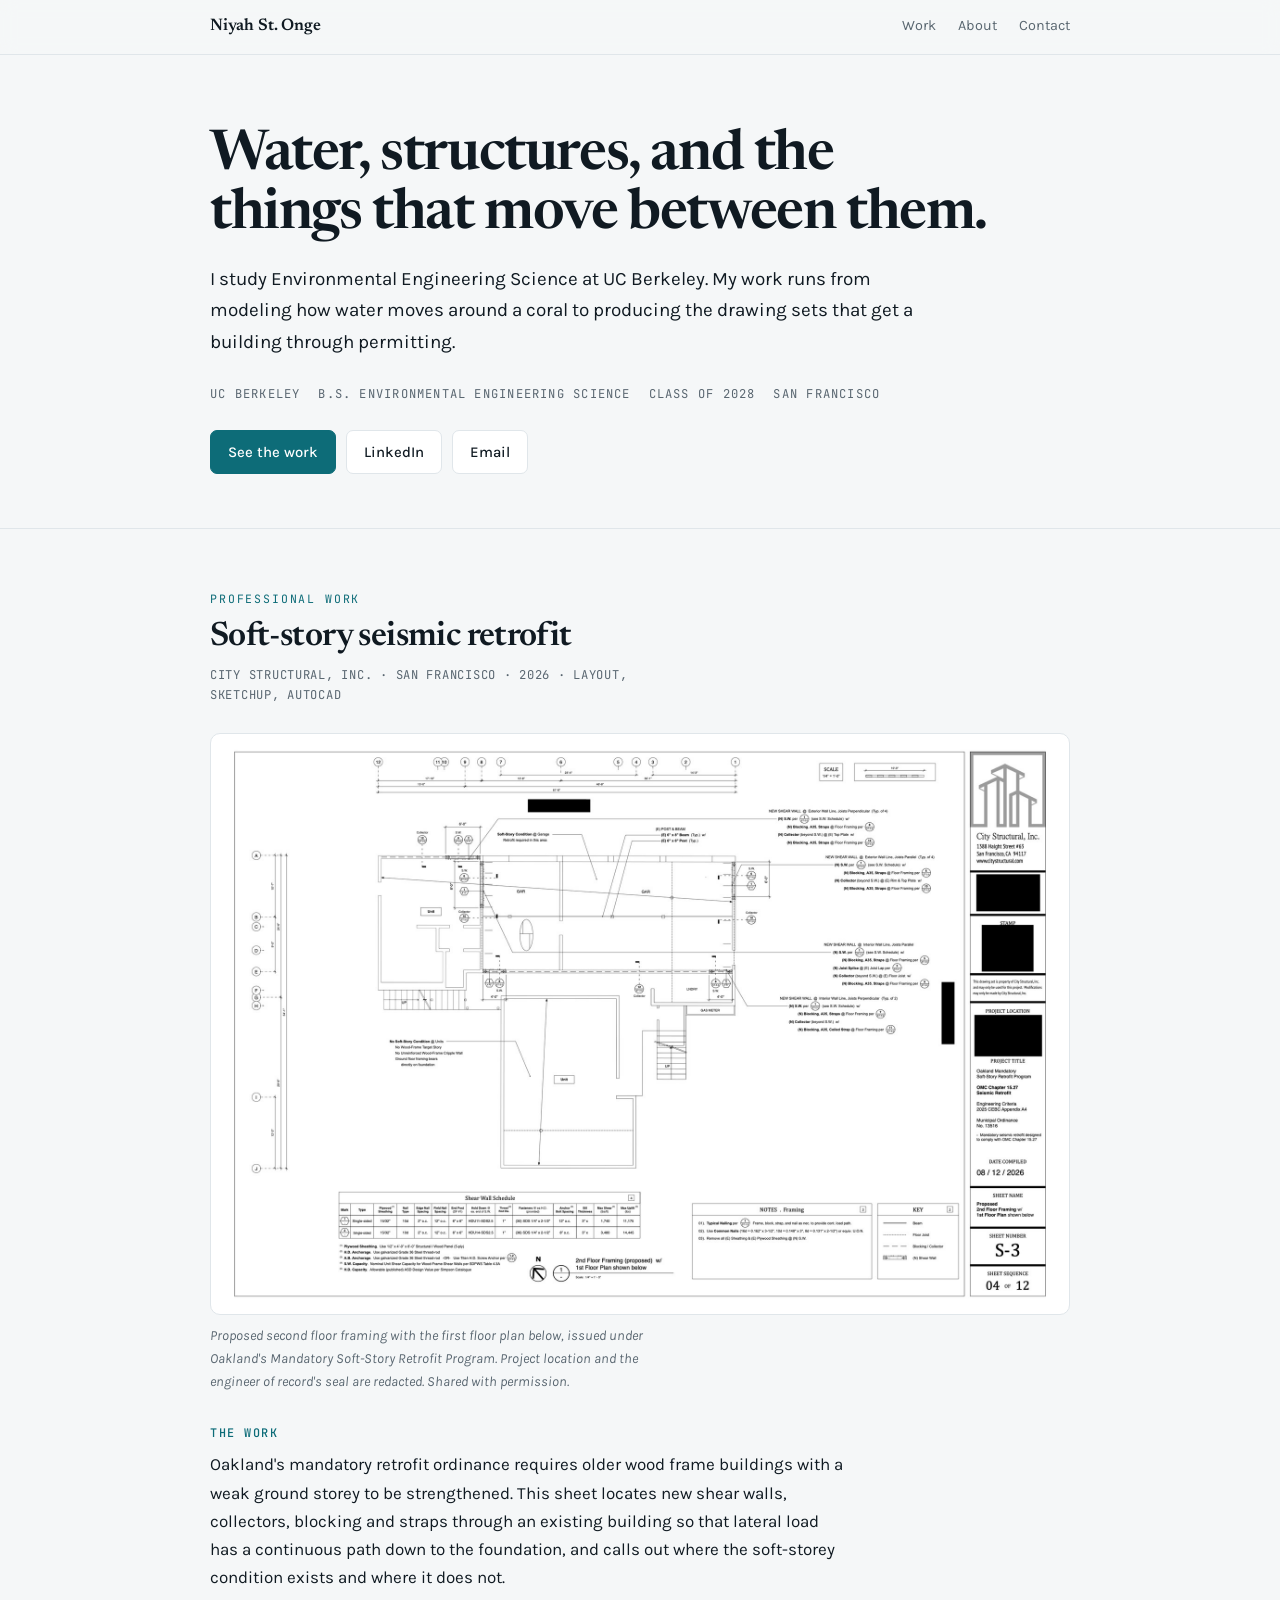
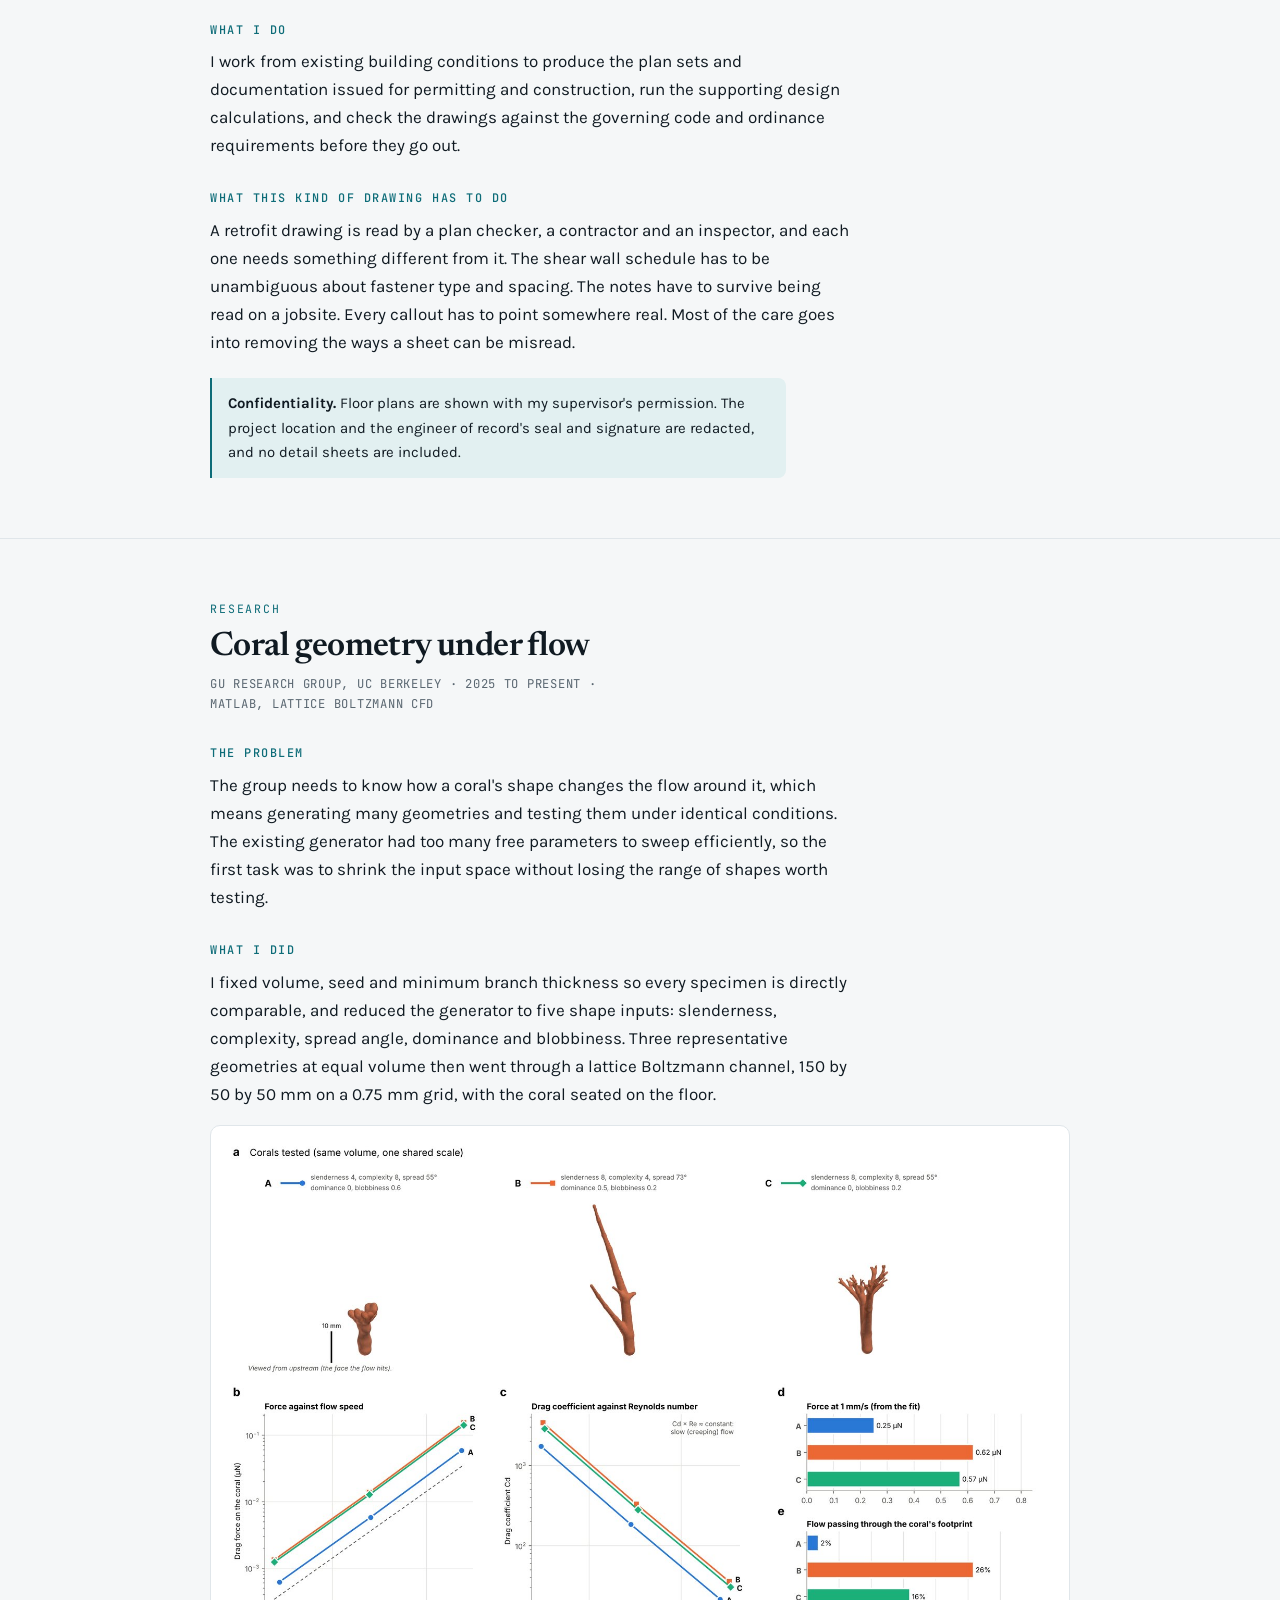
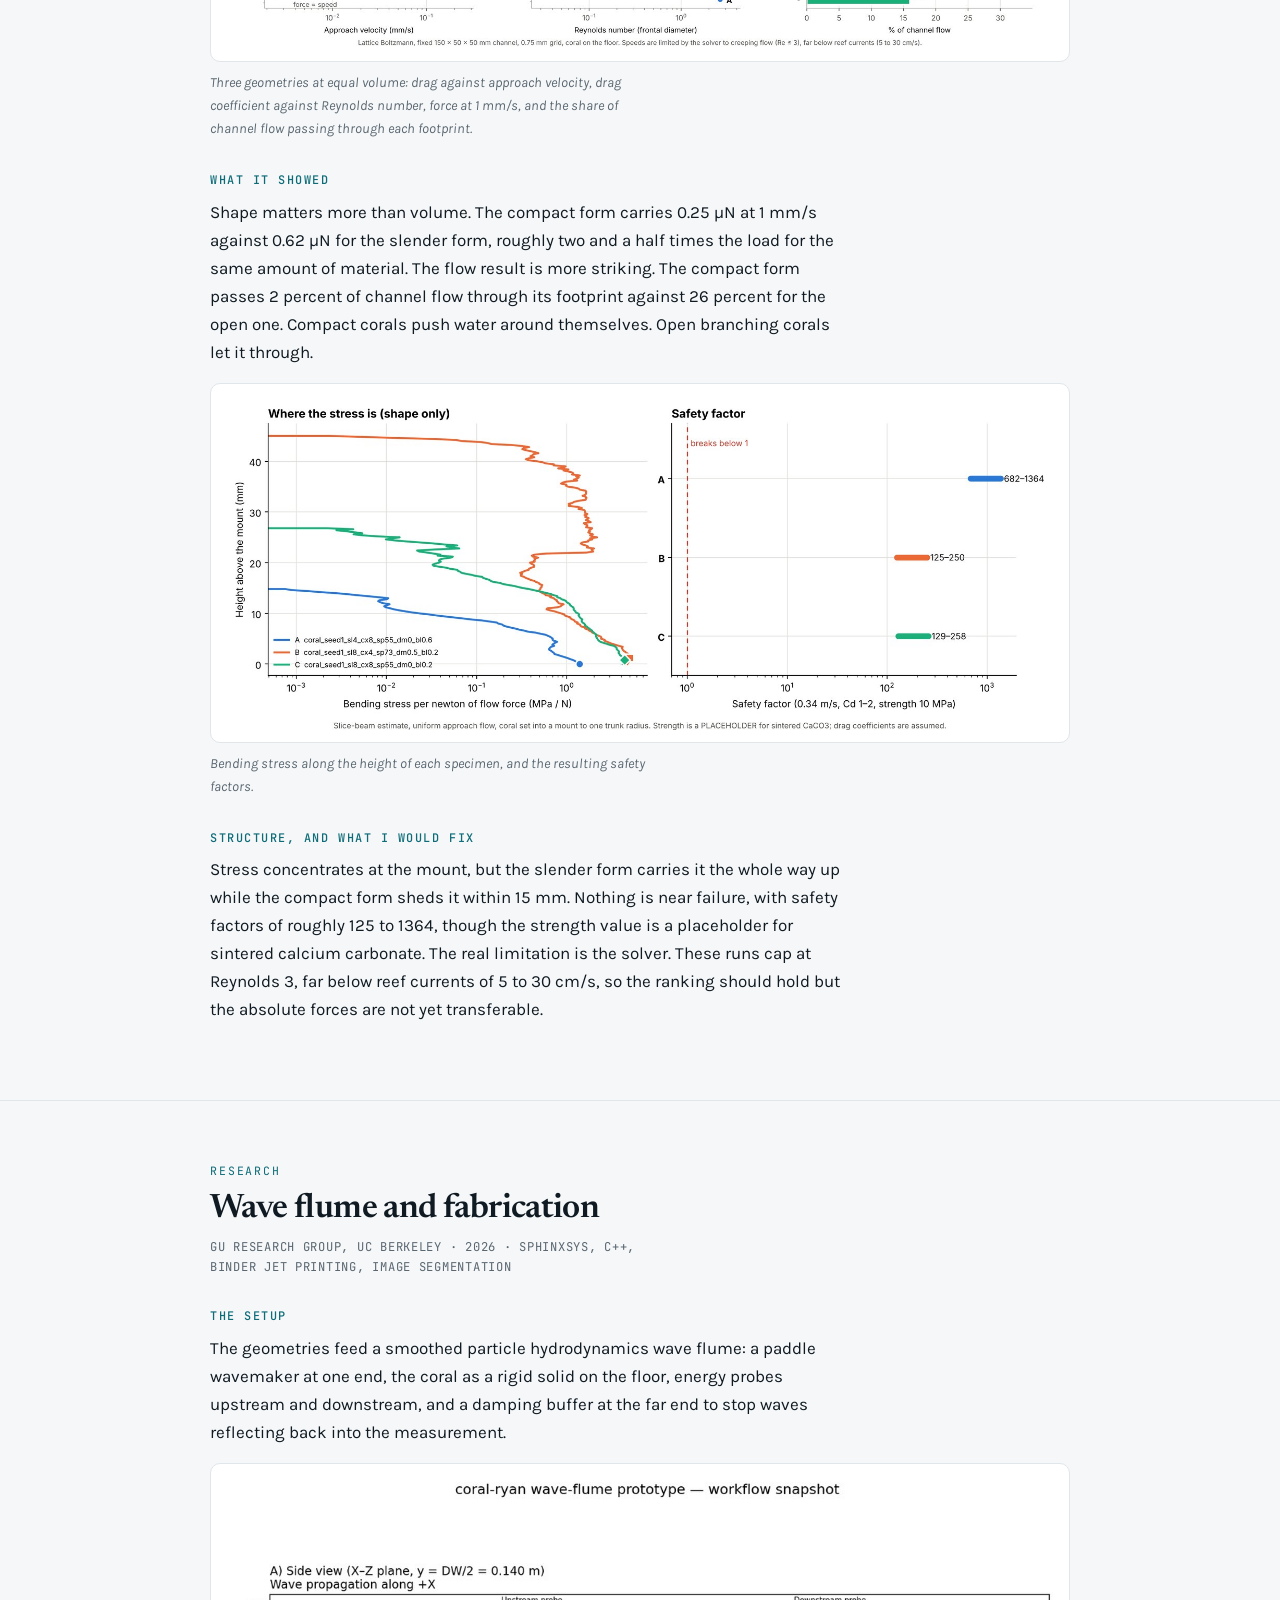
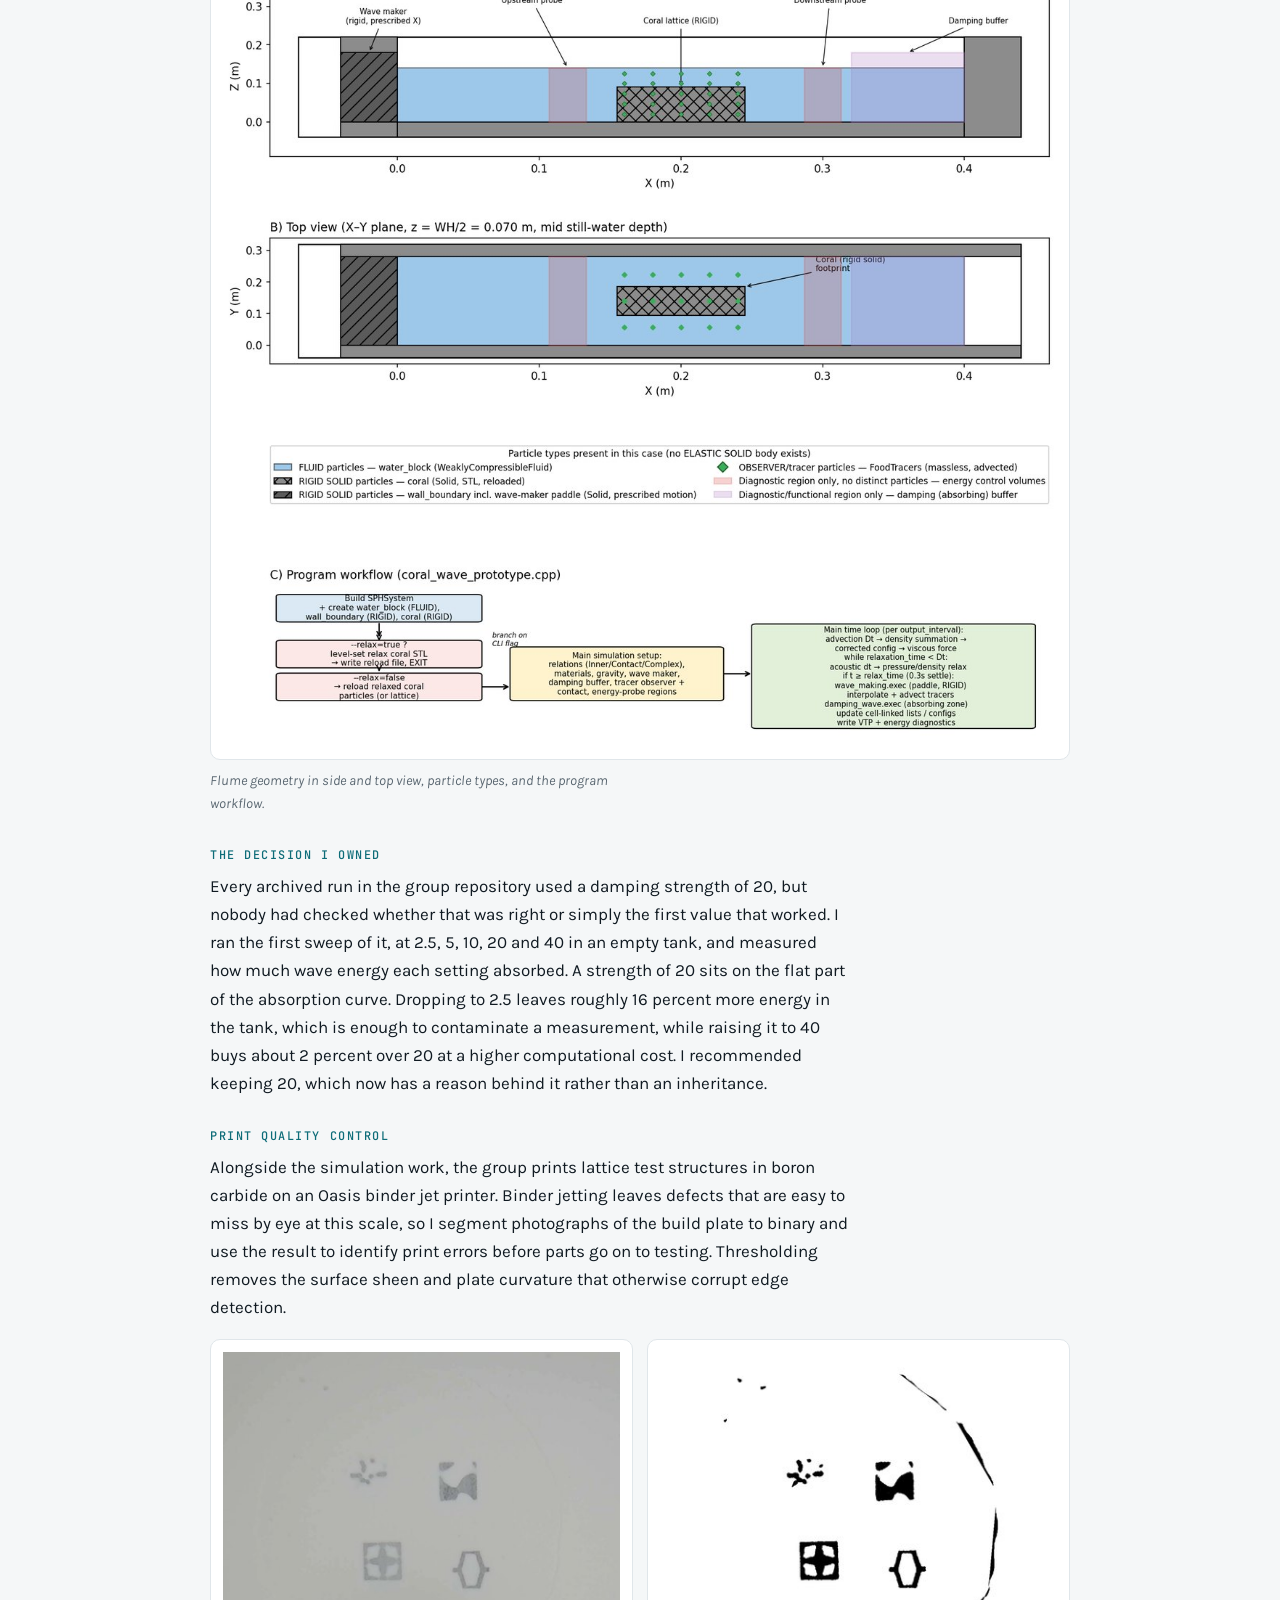
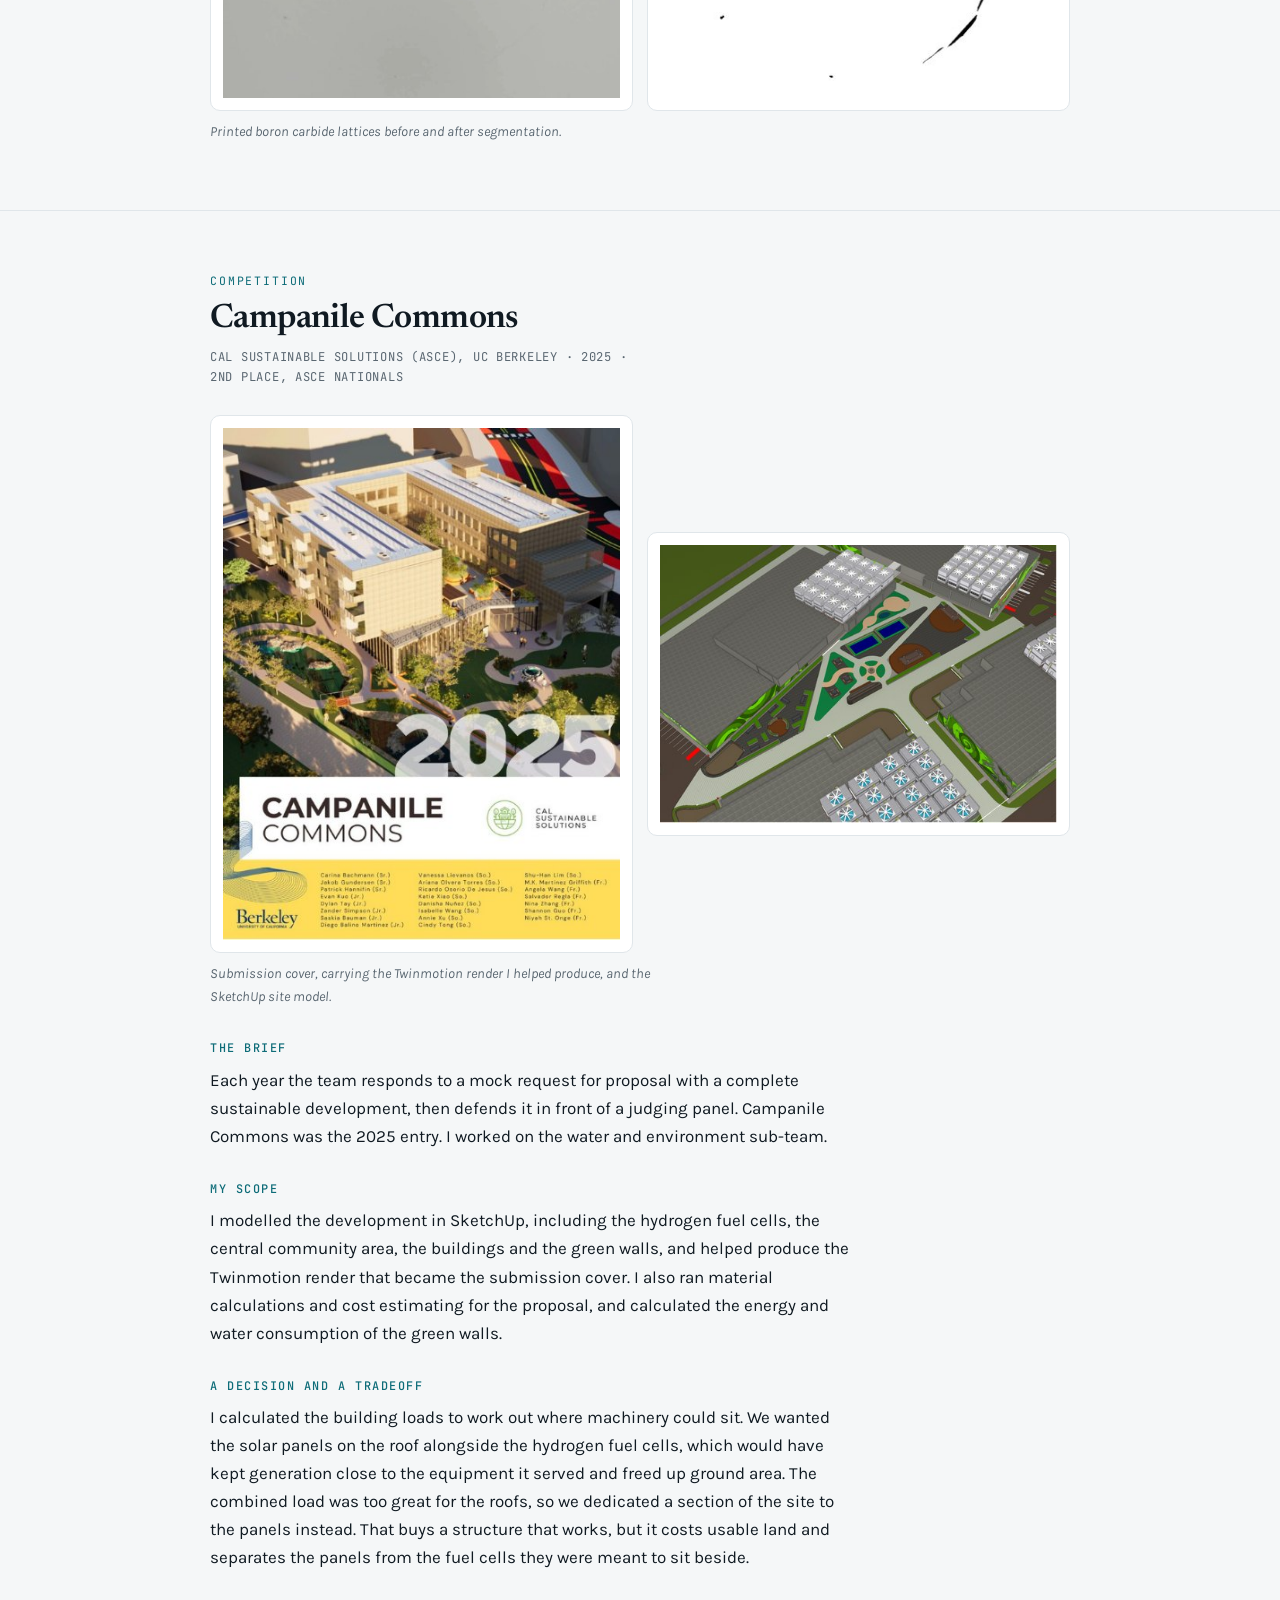
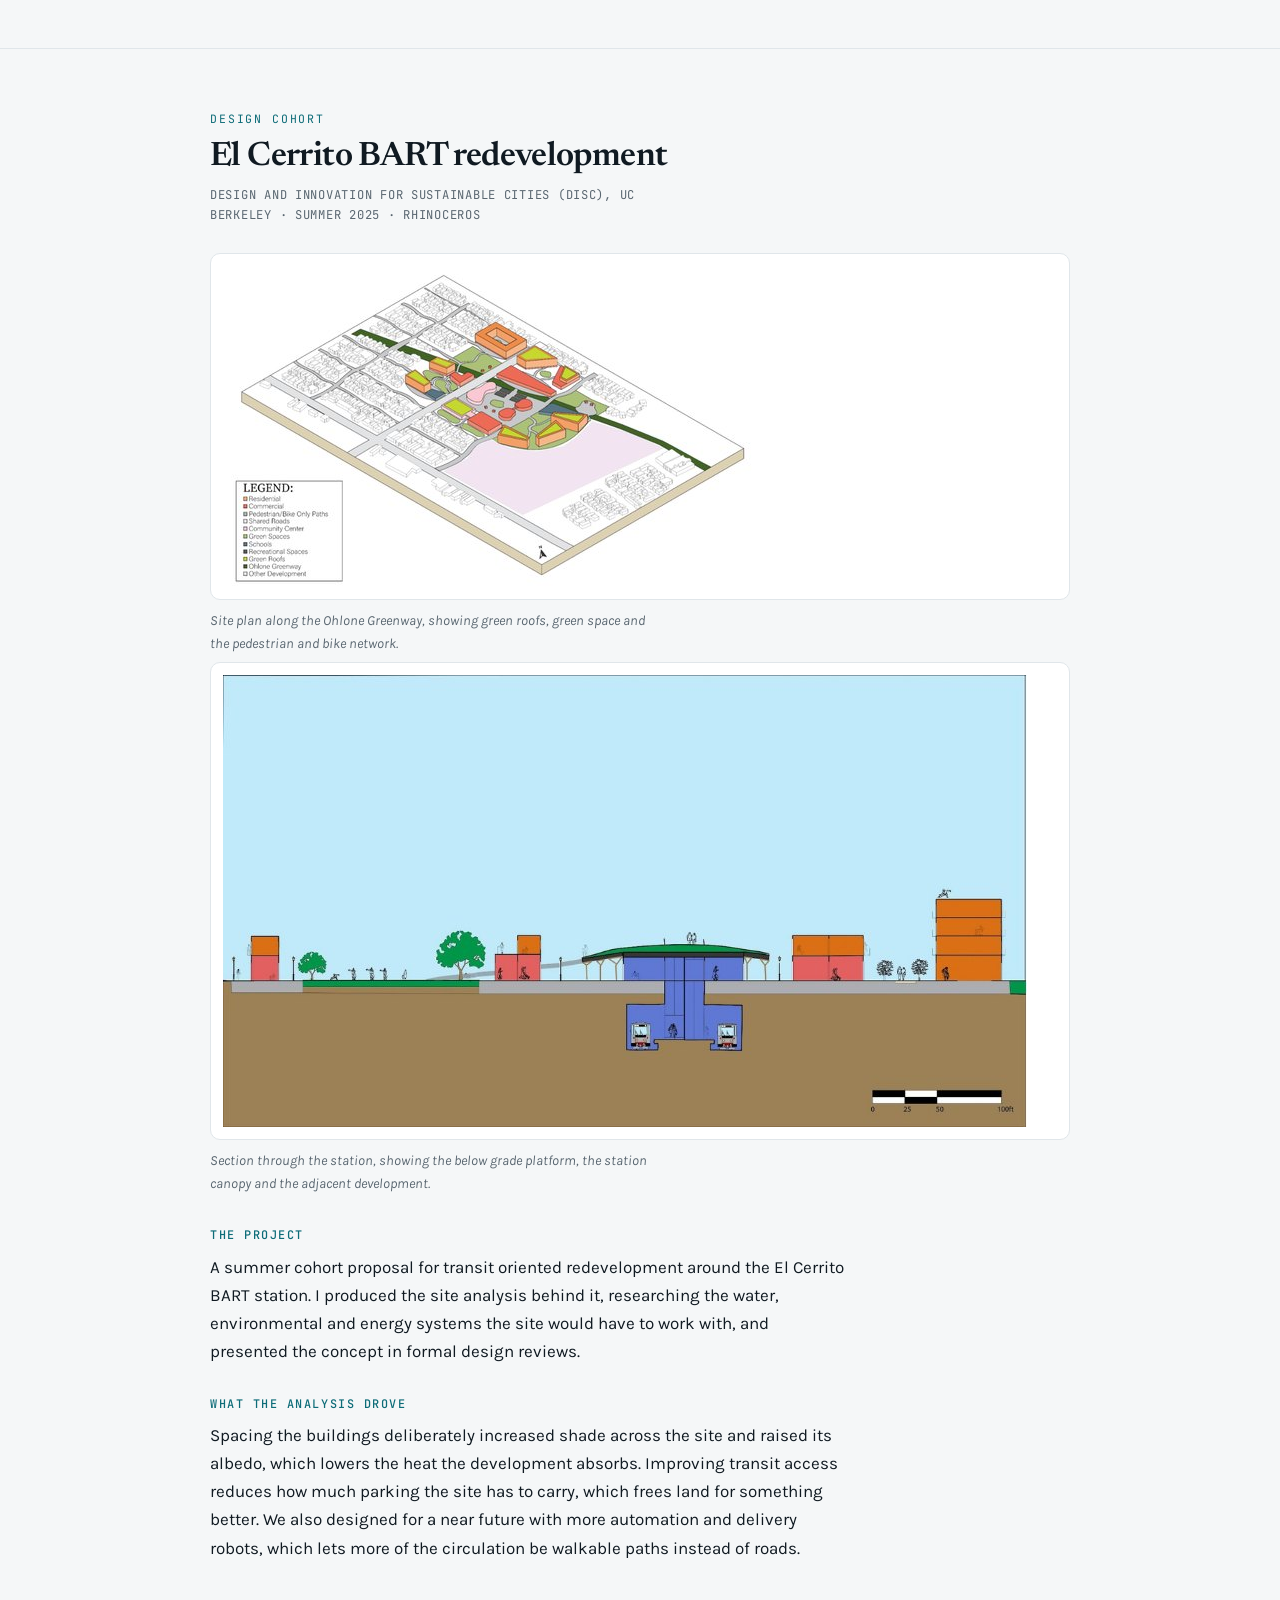
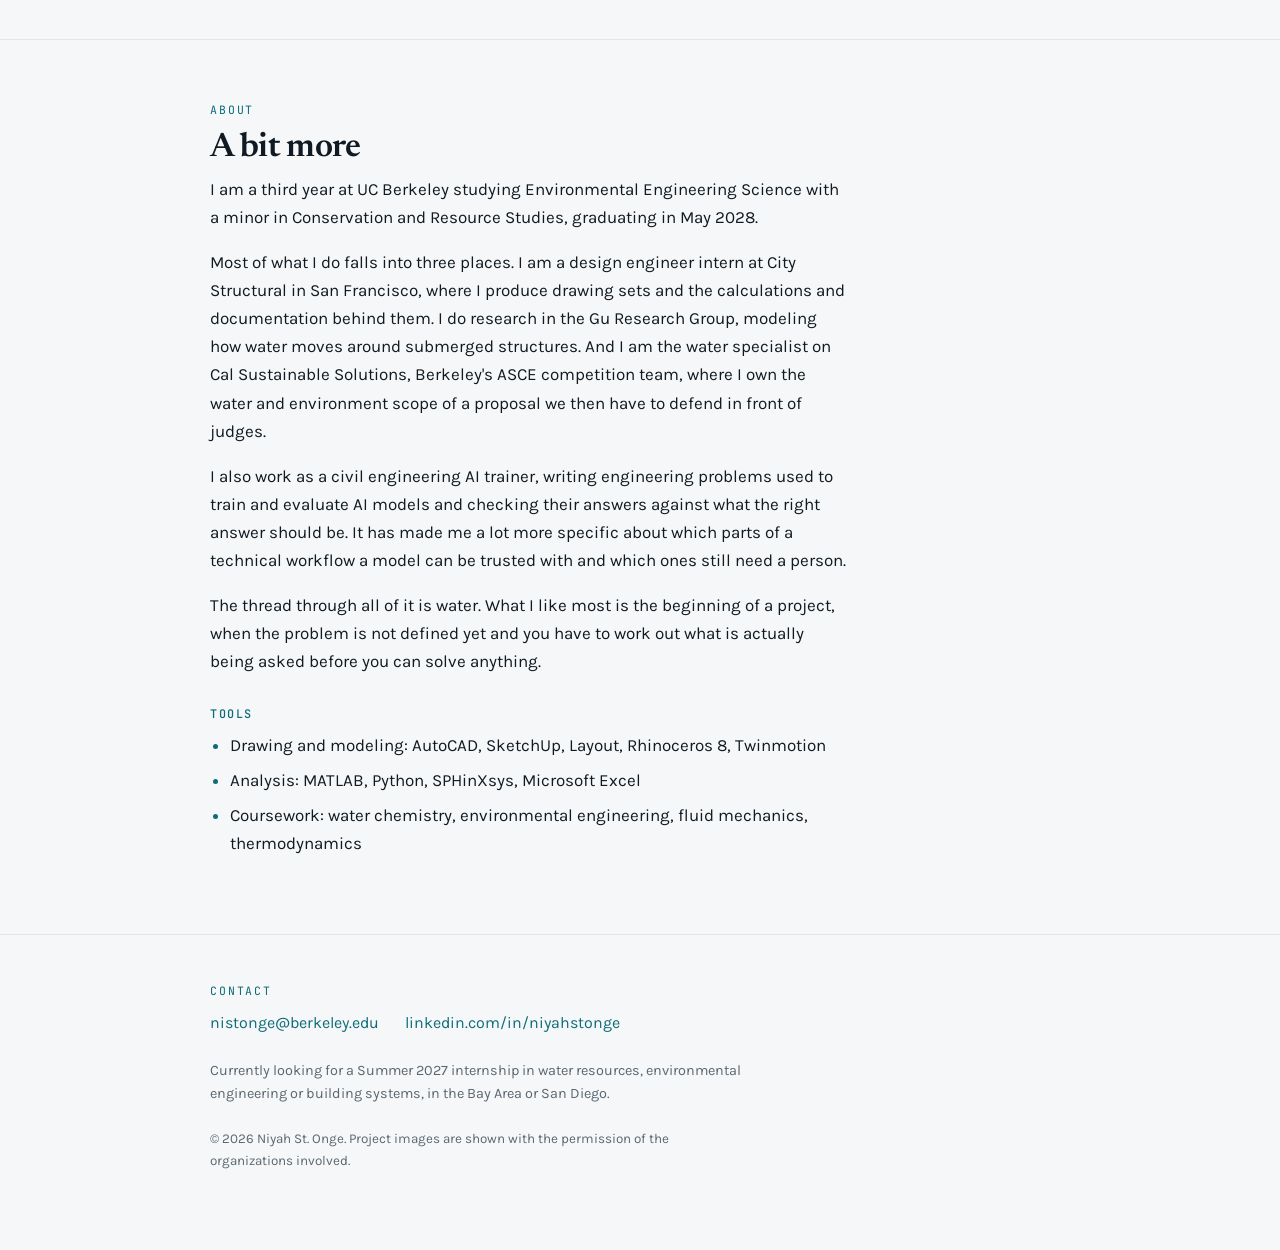
==== index.html @ 4fc1b979 "Add files via upload" ====
<!DOCTYPE html>
<html lang="en">
<head>
<meta charset="utf-8">
<meta name="viewport" content="width=device-width, initial-scale=1">
<title>Niyah St. Onge</title>
<meta name="description" content="Environmental Engineering Science at UC Berkeley. Selected work in water, coastal hydrodynamics and building design.">
<link rel="preconnect" href="https://fonts.googleapis.com">
<link rel="preconnect" href="https://fonts.gstatic.com" crossorigin>
<link rel="stylesheet" href="https://fonts.googleapis.com/css2?family=Newsreader:ital,opsz,wght@0,6..72,400;0,6..72,600;1,6..72,400&family=Karla:wght@400;500;700&family=JetBrains+Mono:wght@400;500&display=swap">
<style>
:root{
  --bg:#F5F7F8; --surface:#FFFFFF; --ink:#101A22; --muted:#5A6771;
  --line:#E0E6EA; --accent:#0D6C78; --accent-soft:#E2F0F1;
  --display:'Newsreader',Georgia,'Times New Roman',serif;
  --body:'Karla','Helvetica Neue',Arial,sans-serif;
  --mono:'JetBrains Mono','SFMono-Regular',Consolas,monospace;
  --measure:64ch;
}
@media (prefers-color-scheme:dark){
  :root{
    --bg:#0C1318; --surface:#131C22; --ink:#E5ECF1; --muted:#95A3AD;
    --line:#223038; --accent:#53B5BF; --accent-soft:#102A2E;
    color-scheme:dark;
  }
}
*{box-sizing:border-box}
html{scroll-behavior:smooth}
@media (prefers-reduced-motion:reduce){html{scroll-behavior:auto}}
body{
  margin:0;background:var(--bg);color:var(--ink);
  font-family:var(--body);font-size:17px;line-height:1.65;
  -webkit-font-smoothing:antialiased;
}
img{max-width:100%;height:auto;display:block}
a{color:var(--accent)}
a:focus-visible,button:focus-visible{outline:2px solid var(--accent);outline-offset:3px}

.wrap{max-width:900px;margin:0 auto;padding-left:max(20px,env(safe-area-inset-left,0px));padding-right:max(20px,env(safe-area-inset-right,0px))}

/* nav */
nav{position:sticky;top:0;z-index:10;background:color-mix(in srgb,var(--bg) 88%,transparent);backdrop-filter:blur(8px);border-bottom:1px solid var(--line)}
nav .wrap{display:flex;flex-wrap:wrap;gap:8px 22px;align-items:baseline;padding-block:13px}
nav .me{font-family:var(--display);font-weight:600;font-size:1.05rem;letter-spacing:-.01em;margin-right:auto}
nav a{font-size:.9rem;text-decoration:none;color:var(--muted)}
nav a:hover{color:var(--accent)}

/* hero */
header.hero{padding-block:72px 54px;border-bottom:1px solid var(--line)}
h1{font-family:var(--display);font-weight:600;font-size:clamp(2.3rem,6vw,3.5rem);line-height:1.05;letter-spacing:-.025em;margin:0 0 20px;text-wrap:balance}
.standfirst{font-size:1.18rem;max-width:var(--measure);margin:0 0 26px;color:var(--ink)}
.standfirst em{font-style:italic;font-family:var(--display)}
.meta{font-family:var(--mono);font-size:.76rem;letter-spacing:.1em;text-transform:uppercase;color:var(--muted);display:flex;flex-wrap:wrap;gap:6px 18px;margin-bottom:26px}
.links{display:flex;flex-wrap:wrap;gap:10px}
.links a{display:inline-block;font-size:.93rem;font-weight:500;text-decoration:none;padding:9px 17px;border-radius:7px;border:1px solid var(--line);background:var(--surface);color:var(--ink)}
.links a.primary{background:var(--accent);border-color:var(--accent);color:#fff}
@media (prefers-color-scheme:dark){.links a.primary{color:#07171A}}
.links a:hover{border-color:var(--accent)}

/* sections */
section{padding-block:60px;border-bottom:1px solid var(--line)}
.kicker{font-family:var(--mono);font-size:.72rem;letter-spacing:.16em;text-transform:uppercase;color:var(--accent);margin:0 0 10px}
h2{font-family:var(--display);font-weight:600;font-size:clamp(1.6rem,3.6vw,2.1rem);line-height:1.15;letter-spacing:-.018em;margin:0 0 8px;text-wrap:balance}
.sub{font-family:var(--mono);font-size:.76rem;letter-spacing:.06em;color:var(--muted);margin:0 0 28px;text-transform:uppercase}
h3{font-family:var(--mono);font-size:.74rem;letter-spacing:.13em;text-transform:uppercase;color:var(--accent);margin:30px 0 7px;font-weight:500}
p{margin:0 0 1em;max-width:var(--measure)}

figure{margin:0 0 6px}
.shot{background:var(--surface);border:1px solid var(--line);border-radius:10px;padding:12px;margin-top:6px}
figcaption{font-size:.87rem;color:var(--muted);margin-top:10px;max-width:var(--measure);font-style:italic}
.pair{display:grid;grid-template-columns:repeat(auto-fit,minmax(230px,1fr));gap:14px;align-items:center}
.pair .shot{margin-top:0}

.note{background:var(--accent-soft);border-left:2px solid var(--accent);border-radius:0 8px 8px 0;padding:13px 16px;font-size:.93rem;margin:22px 0 0;max-width:var(--measure)}
.note p{margin:0;max-width:none}

ul.plain{margin:0 0 1em;padding-left:1.15em;max-width:var(--measure)}
ul.plain li{margin-bottom:.4em}
ul.plain li::marker{color:var(--accent)}

footer{padding-block:46px 64px;font-size:.9rem;color:var(--muted)}
footer p{max-width:var(--measure)}
.contact-row{display:flex;flex-wrap:wrap;gap:8px 26px;margin-bottom:22px;font-size:1rem}
.contact-row a{text-decoration:none}
.contact-row a:hover{text-decoration:underline}
</style>
</head>
<body>

<nav>
  <div class="wrap">
    <span class="me">Niyah St. Onge</span>
    <a href="#work">Work</a>
    <a href="#about">About</a>
    <a href="#contact">Contact</a>
  </div>
</nav>

<header class="hero">
  <div class="wrap">
    <h1>Water, structures, and the things that move between them.</h1>
    <p class="standfirst">I study Environmental Engineering Science at UC Berkeley. My work runs from modeling how water moves around a coral to producing the drawing sets that get a building through permitting.</p>
    <div class="meta">
      <span>UC Berkeley</span><span>B.S. Environmental Engineering Science</span><span>Class of 2028</span><span>San Francisco</span>
    </div>
    <div class="links">
      <a class="primary" href="#work">See the work</a>
      <a href="https://www.linkedin.com/in/niyahstonge">LinkedIn</a>
      <a href="mailto:nistonge@berkeley.edu">Email</a>
    </div>
  </div>
</header>

<main id="work">

<!-- ============================================ CITY STRUCTURAL -->
<section id="retrofit">
  <div class="wrap">
    <p class="kicker">Professional work</p>
    <h2>Soft-story seismic retrofit</h2>
    <p class="sub">City Structural, Inc. &middot; San Francisco &middot; 2026 &middot; Layout, SketchUp, AutoCAD</p>

    <figure>
      <div class="shot"><img src="assets/city-structural-plan.jpg" alt="Proposed second floor framing plan with first floor plan below, from a soft-story seismic retrofit drawing set" loading="lazy" width="1800" height="1200"></div>
      <figcaption>Proposed second floor framing with the first floor plan below, issued under Oakland's Mandatory Soft-Story Retrofit Program. Project location and the engineer of record's seal are redacted. Shared with permission.</figcaption>
    </figure>

    <h3>The work</h3>
    <p>Oakland's mandatory retrofit ordinance requires older wood frame buildings with a weak ground storey to be strengthened. This sheet locates new shear walls, collectors, blocking and straps through an existing building so that lateral load has a continuous path down to the foundation, and calls out where the soft-storey condition exists and where it does not.</p>

    <h3>What I do</h3>
    <p>I work from existing building conditions to produce the plan sets and documentation issued for permitting and construction, run the supporting design calculations, and check the drawings against the governing code and ordinance requirements before they go out.</p>

    <h3>What this kind of drawing has to do</h3>
    <p>A retrofit drawing is read by a plan checker, a contractor and an inspector, and each one needs something different from it. The shear wall schedule has to be unambiguous about fastener type and spacing. The notes have to survive being read on a jobsite. Every callout has to point somewhere real. Most of the care goes into removing the ways a sheet can be misread.</p>

    <div class="note"><p><strong>Confidentiality.</strong> Floor plans are shown with my supervisor's permission. The project location and the engineer of record's seal and signature are redacted, and no detail sheets are included.</p></div>
  </div>
</section>

<!-- ============================================ CORAL -->
<section id="coral">
  <div class="wrap">
    <p class="kicker">Research</p>
    <h2>Coral geometry under flow</h2>
    <p class="sub">Gu Research Group, UC Berkeley &middot; 2025 to present &middot; MATLAB, lattice Boltzmann CFD</p>

    <h3>The problem</h3>
    <p>The group needs to know how a coral's shape changes the flow around it, which means generating many geometries and testing them under identical conditions. The existing generator had too many free parameters to sweep efficiently, so the first task was to shrink the input space without losing the range of shapes worth testing.</p>

    <h3>What I did</h3>
    <p>I fixed volume, seed and minimum branch thickness so every specimen is directly comparable, and reduced the generator to five shape inputs: slenderness, complexity, spread angle, dominance and blobbiness. Three representative geometries at equal volume then went through a lattice Boltzmann channel, 150 by 50 by 50 mm on a 0.75 mm grid, with the coral seated on the floor.</p>

    <figure>
      <div class="shot"><img src="assets/coral-drag.jpg" alt="Four plots comparing three coral geometries: drag against approach velocity, drag coefficient against Reynolds number, force at 1 mm per second, and share of channel flow through each footprint" loading="lazy" width="1600" height="981"></div>
      <figcaption>Three geometries at equal volume: drag against approach velocity, drag coefficient against Reynolds number, force at 1 mm/s, and the share of channel flow passing through each footprint.</figcaption>
    </figure>

    <h3>What it showed</h3>
    <p>Shape matters more than volume. The compact form carries 0.25 &micro;N at 1 mm/s against 0.62 &micro;N for the slender form, roughly two and a half times the load for the same amount of material. The flow result is more striking. The compact form passes 2 percent of channel flow through its footprint against 26 percent for the open one. Compact corals push water around themselves. Open branching corals let it through.</p>

    <figure>
      <div class="shot"><img src="assets/coral-stress.jpg" alt="Bending stress along the height of each coral specimen and the resulting safety factors" loading="lazy" width="1600" height="640"></div>
      <figcaption>Bending stress along the height of each specimen, and the resulting safety factors.</figcaption>
    </figure>

    <h3>Structure, and what I would fix</h3>
    <p>Stress concentrates at the mount, but the slender form carries it the whole way up while the compact form sheds it within 15 mm. Nothing is near failure, with safety factors of roughly 125 to 1364, though the strength value is a placeholder for sintered calcium carbonate. The real limitation is the solver. These runs cap at Reynolds 3, far below reef currents of 5 to 30 cm/s, so the ranking should hold but the absolute forces are not yet transferable.</p>
  </div>
</section>

<!-- ============================================ FLUME -->
<section id="flume">
  <div class="wrap">
    <p class="kicker">Research</p>
    <h2>Wave flume and fabrication</h2>
    <p class="sub">Gu Research Group, UC Berkeley &middot; 2026 &middot; SPHinXsys, C++, binder jet printing, image segmentation</p>

    <h3>The setup</h3>
    <p>The geometries feed a smoothed particle hydrodynamics wave flume: a paddle wavemaker at one end, the coral as a rigid solid on the floor, energy probes upstream and downstream, and a damping buffer at the far end to stop waves reflecting back into the measurement.</p>

    <figure>
      <div class="shot"><img src="assets/wave-flume.jpg" alt="Wave flume geometry in side and top view with particle types and the program workflow" loading="lazy" width="1149" height="1200"></div>
      <figcaption>Flume geometry in side and top view, particle types, and the program workflow.</figcaption>
    </figure>

    <h3>The decision I owned</h3>
    <p>Every archived run in the group repository used a damping strength of 20, but nobody had checked whether that was right or simply the first value that worked. I ran the first sweep of it, at 2.5, 5, 10, 20 and 40 in an empty tank, and measured how much wave energy each setting absorbed. A strength of 20 sits on the flat part of the absorption curve. Dropping to 2.5 leaves roughly 16 percent more energy in the tank, which is enough to contaminate a measurement, while raising it to 40 buys about 2 percent over 20 at a higher computational cost. I recommended keeping 20, which now has a reason behind it rather than an inheritance.</p>

    <h3>Print quality control</h3>
    <p>Alongside the simulation work, the group prints lattice test structures in boron carbide on an Oasis binder jet printer. Binder jetting leaves defects that are easy to miss by eye at this scale, so I segment photographs of the build plate to binary and use the result to identify print errors before parts go on to testing. Thresholding removes the surface sheen and plate curvature that otherwise corrupt edge detection.</p>

    <figure>
      <div class="pair">
        <div class="shot"><img src="assets/segment-before.jpg" alt="Photograph of printed boron carbide lattices before segmentation" loading="lazy" width="503" height="439"></div>
        <div class="shot"><img src="assets/segment-after.jpg" alt="The same lattices after segmentation to a binary image" loading="lazy" width="415" height="362"></div>
      </div>
      <figcaption>Printed boron carbide lattices before and after segmentation.</figcaption>
    </figure>
  </div>
</section>

<!-- ============================================ CAMPANILE -->
<section id="campanile">
  <div class="wrap">
    <p class="kicker">Competition</p>
    <h2>Campanile Commons</h2>
    <p class="sub">Cal Sustainable Solutions (ASCE), UC Berkeley &middot; 2025 &middot; 2nd Place, ASCE Nationals</p>

    <figure>
      <div class="pair">
        <div class="shot"><img src="assets/campanile-cover.jpg" alt="Campanile Commons competition submission cover with a rendered aerial view of the development" loading="lazy" width="443" height="572"></div>
        <div class="shot"><img src="assets/campanile-model.jpg" alt="SketchUp site model of the Campanile Commons development showing buildings, green space and solar arrays" loading="lazy" width="513" height="358"></div>
      </div>
      <figcaption>Submission cover, carrying the Twinmotion render I helped produce, and the SketchUp site model.</figcaption>
    </figure>

    <h3>The brief</h3>
    <p>Each year the team responds to a mock request for proposal with a complete sustainable development, then defends it in front of a judging panel. Campanile Commons was the 2025 entry. I worked on the water and environment sub-team.</p>

    <h3>My scope</h3>
    <p>I modelled the development in SketchUp, including the hydrogen fuel cells, the central community area, the buildings and the green walls, and helped produce the Twinmotion render that became the submission cover. I also ran material calculations and cost estimating for the proposal, and calculated the energy and water consumption of the green walls.</p>

    <h3>A decision and a tradeoff</h3>
    <p>I calculated the building loads to work out where machinery could sit. We wanted the solar panels on the roof alongside the hydrogen fuel cells, which would have kept generation close to the equipment it served and freed up ground area. The combined load was too great for the roofs, so we dedicated a section of the site to the panels instead. That buys a structure that works, but it costs usable land and separates the panels from the fuel cells they were meant to sit beside.</p>
  </div>
</section>

<!-- ============================================ DISC -->
<section id="disc">
  <div class="wrap">
    <p class="kicker">Design cohort</p>
    <h2>El Cerrito BART redevelopment</h2>
    <p class="sub">Design and Innovation for Sustainable Cities (DISC), UC Berkeley &middot; Summer 2025 &middot; Rhinoceros</p>

    <figure>
      <div class="shot"><img src="assets/disc-plan.jpg" alt="Axonometric site plan of the El Cerrito BART redevelopment along the Ohlone Greenway" loading="lazy" width="541" height="321"></div>
      <figcaption>Site plan along the Ohlone Greenway, showing green roofs, green space and the pedestrian and bike network.</figcaption>
    </figure>

    <figure>
      <div class="shot"><img src="assets/disc-section.jpg" alt="Section drawing through the El Cerrito BART station showing the below grade platform and adjacent development" loading="lazy" width="804" height="452"></div>
      <figcaption>Section through the station, showing the below grade platform, the station canopy and the adjacent development.</figcaption>
    </figure>

    <h3>The project</h3>
    <p>A summer cohort proposal for transit oriented redevelopment around the El Cerrito BART station. I produced the site analysis behind it, researching the water, environmental and energy systems the site would have to work with, and presented the concept in formal design reviews.</p>

    <h3>What the analysis drove</h3>
    <p>Spacing the buildings deliberately increased shade across the site and raised its albedo, which lowers the heat the development absorbs. Improving transit access reduces how much parking the site has to carry, which frees land for something better. We also designed for a near future with more automation and delivery robots, which lets more of the circulation be walkable paths instead of roads.</p>
  </div>
</section>

<!-- ============================================ ABOUT -->
<section id="about">
  <div class="wrap">
    <p class="kicker">About</p>
    <h2>A bit more</h2>
    <p>I am a third year at UC Berkeley studying Environmental Engineering Science with a minor in Conservation and Resource Studies, graduating in May 2028.</p>
    <p>Most of what I do falls into three places. I am a design engineer intern at City Structural in San Francisco, where I produce drawing sets and the calculations and documentation behind them. I do research in the Gu Research Group, modeling how water moves around submerged structures. And I am the water specialist on Cal Sustainable Solutions, Berkeley's ASCE competition team, where I own the water and environment scope of a proposal we then have to defend in front of judges.</p>
    <p>I also work as a civil engineering AI trainer, writing engineering problems used to train and evaluate AI models and checking their answers against what the right answer should be. It has made me a lot more specific about which parts of a technical workflow a model can be trusted with and which ones still need a person.</p>
    <p>The thread through all of it is water. What I like most is the beginning of a project, when the problem is not defined yet and you have to work out what is actually being asked before you can solve anything.</p>

    <h3>Tools</h3>
    <ul class="plain">
      <li>Drawing and modeling: AutoCAD, SketchUp, Layout, Rhinoceros 8, Twinmotion</li>
      <li>Analysis: MATLAB, Python, SPHinXsys, Microsoft Excel</li>
      <li>Coursework: water chemistry, environmental engineering, fluid mechanics, thermodynamics</li>
    </ul>
  </div>
</section>

</main>

<footer id="contact">
  <div class="wrap">
    <p class="kicker">Contact</p>
    <div class="contact-row">
      <a href="mailto:nistonge@berkeley.edu">nistonge@berkeley.edu</a>
      <a href="https://www.linkedin.com/in/niyahstonge">linkedin.com/in/niyahstonge</a>
    </div>
    <p>Currently looking for a Summer 2027 internship in water resources, environmental engineering or building systems, in the Bay Area or San Diego.</p>
    <p style="margin-top:22px;font-size:.84rem">&copy; 2026 Niyah St. Onge. Project images are shown with the permission of the organizations involved.</p>
  </div>
</footer>

</body>
</html>
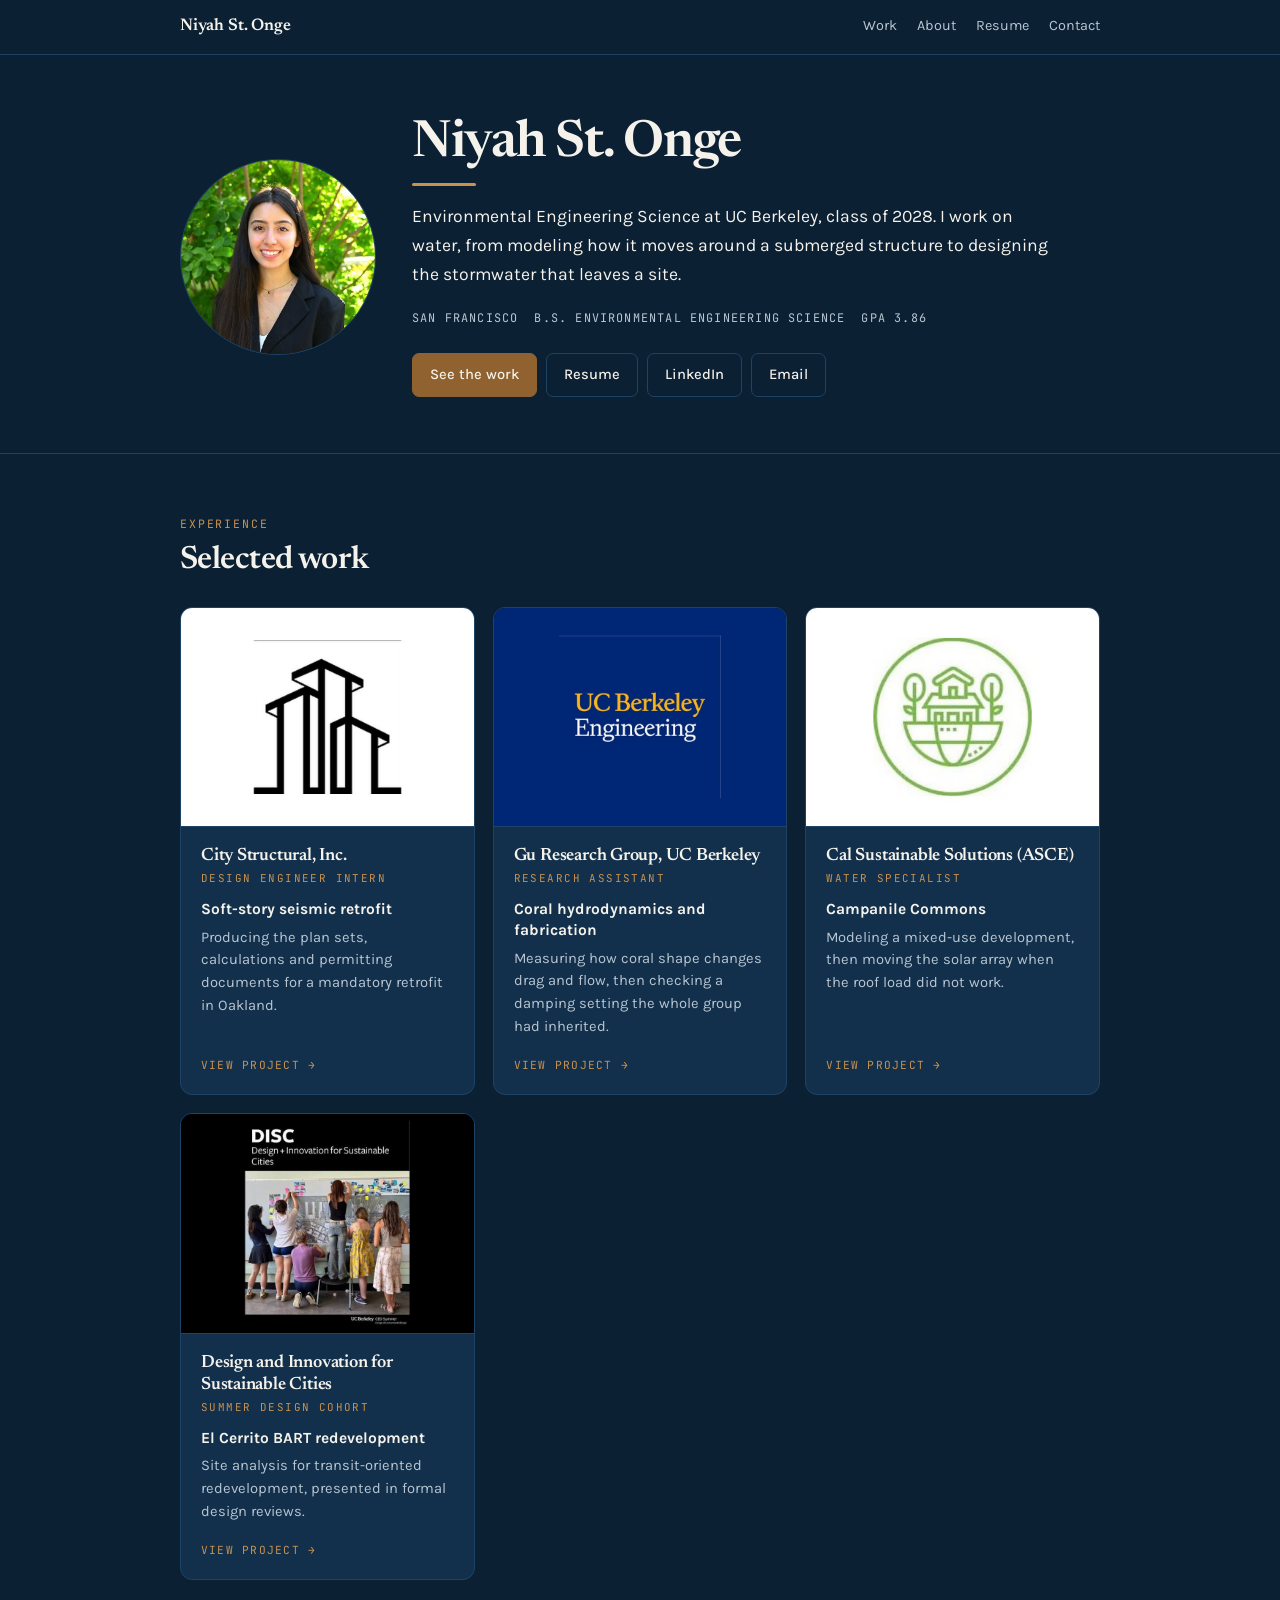
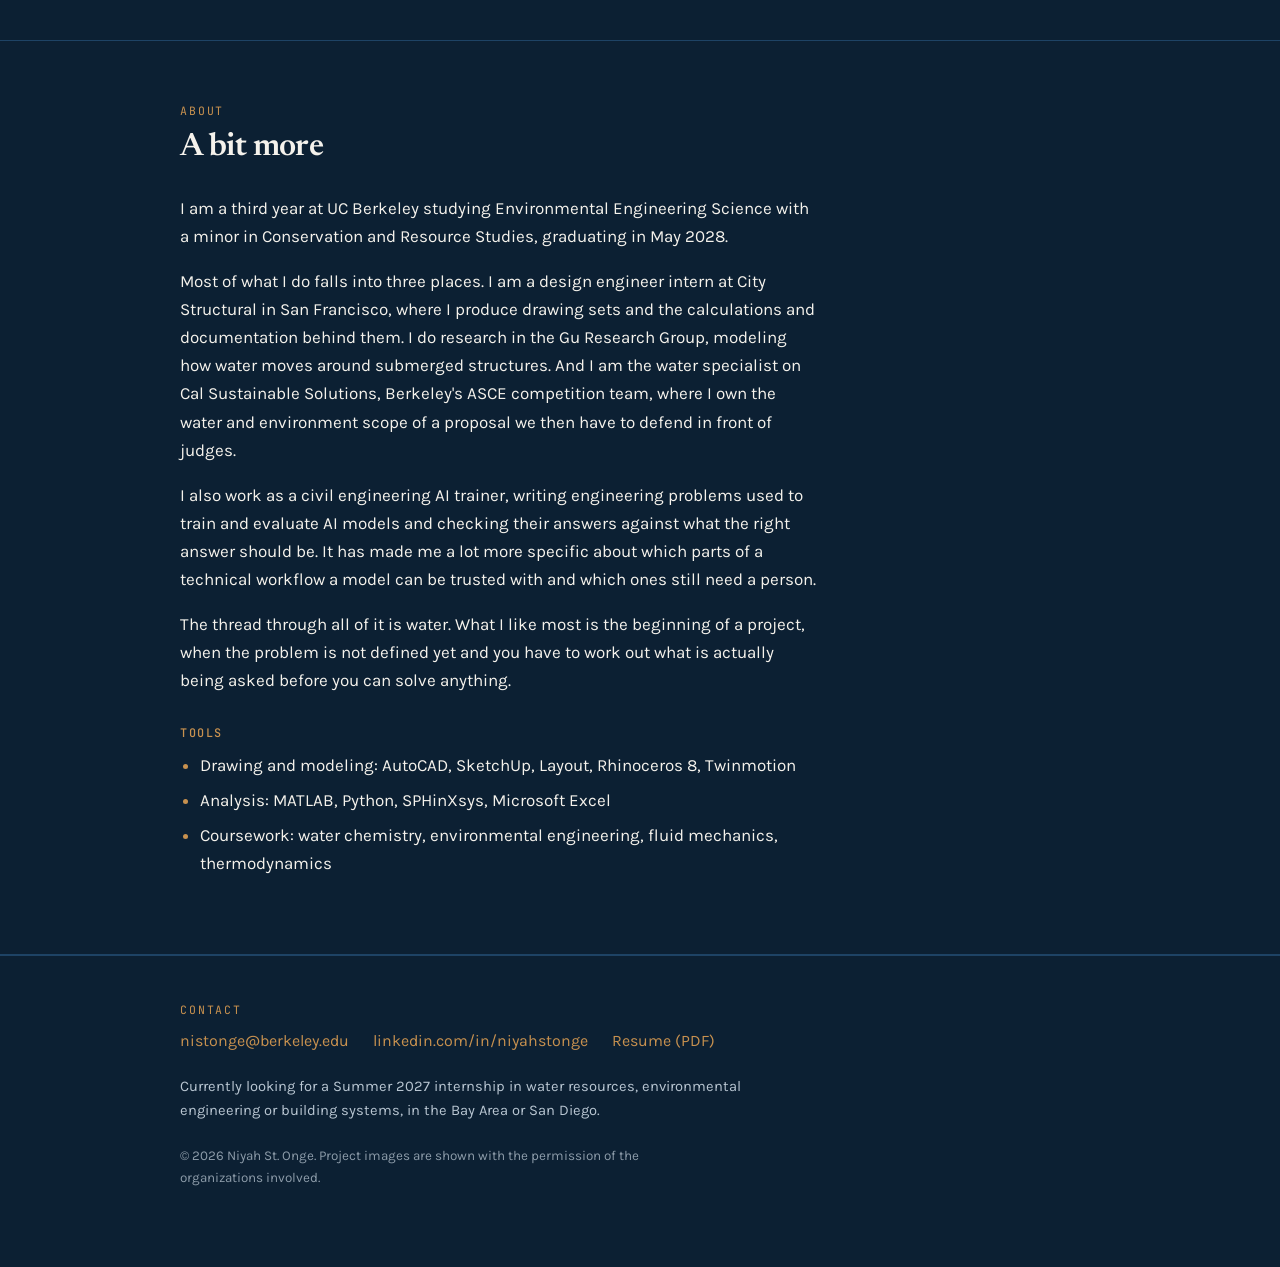
==== commit 2df77977: "Add files via upload" ====
--- a/index.html
+++ b/index.html
@@ -8,259 +8,120 @@
 <link rel="preconnect" href="https://fonts.googleapis.com">
 <link rel="preconnect" href="https://fonts.gstatic.com" crossorigin>
 <link rel="stylesheet" href="https://fonts.googleapis.com/css2?family=Newsreader:ital,opsz,wght@0,6..72,400;0,6..72,600;1,6..72,400&family=Karla:wght@400;500;700&family=JetBrains+Mono:wght@400;500&display=swap">
-<style>
-:root{
-  --bg:#F5F7F8; --surface:#FFFFFF; --ink:#101A22; --muted:#5A6771;
-  --line:#E0E6EA; --accent:#0D6C78; --accent-soft:#E2F0F1;
-  --display:'Newsreader',Georgia,'Times New Roman',serif;
-  --body:'Karla','Helvetica Neue',Arial,sans-serif;
-  --mono:'JetBrains Mono','SFMono-Regular',Consolas,monospace;
-  --measure:64ch;
-}
-@media (prefers-color-scheme:dark){
-  :root{
-    --bg:#0C1318; --surface:#131C22; --ink:#E5ECF1; --muted:#95A3AD;
-    --line:#223038; --accent:#53B5BF; --accent-soft:#102A2E;
-    color-scheme:dark;
-  }
-}
-*{box-sizing:border-box}
-html{scroll-behavior:smooth}
-@media (prefers-reduced-motion:reduce){html{scroll-behavior:auto}}
-body{
-  margin:0;background:var(--bg);color:var(--ink);
-  font-family:var(--body);font-size:17px;line-height:1.65;
-  -webkit-font-smoothing:antialiased;
-}
-img{max-width:100%;height:auto;display:block}
-a{color:var(--accent)}
-a:focus-visible,button:focus-visible{outline:2px solid var(--accent);outline-offset:3px}
-
-.wrap{max-width:900px;margin:0 auto;padding-left:max(20px,env(safe-area-inset-left,0px));padding-right:max(20px,env(safe-area-inset-right,0px))}
-
-/* nav */
-nav{position:sticky;top:0;z-index:10;background:color-mix(in srgb,var(--bg) 88%,transparent);backdrop-filter:blur(8px);border-bottom:1px solid var(--line)}
-nav .wrap{display:flex;flex-wrap:wrap;gap:8px 22px;align-items:baseline;padding-block:13px}
-nav .me{font-family:var(--display);font-weight:600;font-size:1.05rem;letter-spacing:-.01em;margin-right:auto}
-nav a{font-size:.9rem;text-decoration:none;color:var(--muted)}
-nav a:hover{color:var(--accent)}
-
-/* hero */
-header.hero{padding-block:72px 54px;border-bottom:1px solid var(--line)}
-h1{font-family:var(--display);font-weight:600;font-size:clamp(2.3rem,6vw,3.5rem);line-height:1.05;letter-spacing:-.025em;margin:0 0 20px;text-wrap:balance}
-.standfirst{font-size:1.18rem;max-width:var(--measure);margin:0 0 26px;color:var(--ink)}
-.standfirst em{font-style:italic;font-family:var(--display)}
-.meta{font-family:var(--mono);font-size:.76rem;letter-spacing:.1em;text-transform:uppercase;color:var(--muted);display:flex;flex-wrap:wrap;gap:6px 18px;margin-bottom:26px}
-.links{display:flex;flex-wrap:wrap;gap:10px}
-.links a{display:inline-block;font-size:.93rem;font-weight:500;text-decoration:none;padding:9px 17px;border-radius:7px;border:1px solid var(--line);background:var(--surface);color:var(--ink)}
-.links a.primary{background:var(--accent);border-color:var(--accent);color:#fff}
-@media (prefers-color-scheme:dark){.links a.primary{color:#07171A}}
-.links a:hover{border-color:var(--accent)}
-
-/* sections */
-section{padding-block:60px;border-bottom:1px solid var(--line)}
-.kicker{font-family:var(--mono);font-size:.72rem;letter-spacing:.16em;text-transform:uppercase;color:var(--accent);margin:0 0 10px}
-h2{font-family:var(--display);font-weight:600;font-size:clamp(1.6rem,3.6vw,2.1rem);line-height:1.15;letter-spacing:-.018em;margin:0 0 8px;text-wrap:balance}
-.sub{font-family:var(--mono);font-size:.76rem;letter-spacing:.06em;color:var(--muted);margin:0 0 28px;text-transform:uppercase}
-h3{font-family:var(--mono);font-size:.74rem;letter-spacing:.13em;text-transform:uppercase;color:var(--accent);margin:30px 0 7px;font-weight:500}
-p{margin:0 0 1em;max-width:var(--measure)}
-
-figure{margin:0 0 6px}
-.shot{background:var(--surface);border:1px solid var(--line);border-radius:10px;padding:12px;margin-top:6px}
-figcaption{font-size:.87rem;color:var(--muted);margin-top:10px;max-width:var(--measure);font-style:italic}
-.pair{display:grid;grid-template-columns:repeat(auto-fit,minmax(230px,1fr));gap:14px;align-items:center}
-.pair .shot{margin-top:0}
-
-.note{background:var(--accent-soft);border-left:2px solid var(--accent);border-radius:0 8px 8px 0;padding:13px 16px;font-size:.93rem;margin:22px 0 0;max-width:var(--measure)}
-.note p{margin:0;max-width:none}
-
-ul.plain{margin:0 0 1em;padding-left:1.15em;max-width:var(--measure)}
-ul.plain li{margin-bottom:.4em}
-ul.plain li::marker{color:var(--accent)}
-
-footer{padding-block:46px 64px;font-size:.9rem;color:var(--muted)}
-footer p{max-width:var(--measure)}
-.contact-row{display:flex;flex-wrap:wrap;gap:8px 26px;margin-bottom:22px;font-size:1rem}
-.contact-row a{text-decoration:none}
-.contact-row a:hover{text-decoration:underline}
-</style>
+<link rel="stylesheet" href="style.css">
 </head>
 <body>
-
 <nav>
   <div class="wrap">
-    <span class="me">Niyah St. Onge</span>
-    <a href="#work">Work</a>
-    <a href="#about">About</a>
-    <a href="#contact">Contact</a>
+    <a class="me" href="index.html">Niyah St. Onge</a>
+    <a href="index.html#work">Work</a>
+    <a href="index.html#about">About</a>
+    <a href="assets/NiyahStOnge_Resume.pdf">Resume</a>
+    <a href="index.html#contact">Contact</a>
   </div>
 </nav>
 
 <header class="hero">
-  <div class="wrap">
-    <h1>Water, structures, and the things that move between them.</h1>
-    <p class="standfirst">I study Environmental Engineering Science at UC Berkeley. My work runs from modeling how water moves around a coral to producing the drawing sets that get a building through permitting.</p>
-    <div class="meta">
-      <span>UC Berkeley</span><span>B.S. Environmental Engineering Science</span><span>Class of 2028</span><span>San Francisco</span>
+  <div class="wrap hero-inner">
+    <!-- PHOTO: replace assets/portrait.jpg with your own photo, roughly square works best.
+         If you have no photo yet the monogram below shows instead. -->
+    <div class="portrait">
+      <img src="assets/portrait.jpg" alt="Niyah St. Onge" width="420" height="420"
+           onerror="this.closest('.portrait').classList.add('no-photo');this.remove();">
+      <span class="monogram" aria-hidden="true">NS</span>
     </div>
-    <div class="links">
-      <a class="primary" href="#work">See the work</a>
-      <a href="https://www.linkedin.com/in/niyahstonge">LinkedIn</a>
-      <a href="mailto:nistonge@berkeley.edu">Email</a>
+    <div class="hero-text">
+      <h1>Niyah St. Onge</h1>
+      <p class="standfirst">Environmental Engineering Science at UC Berkeley, class of 2028. I work on water, from modeling how it moves around a submerged structure to designing the stormwater that leaves a site.</p>
+      <div class="meta"><span>San Francisco</span><span>B.S. Environmental Engineering Science</span><span>GPA 3.86</span></div>
+      <div class="links">
+        <a class="primary" href="#work">See the work</a>
+        <a href="assets/NiyahStOnge_Resume.pdf">Resume</a>
+        <a href="https://www.linkedin.com/in/niyahstonge">LinkedIn</a>
+        <a href="mailto:nistonge@berkeley.edu">Email</a>
+      </div>
     </div>
   </div>
 </header>
 
-<main id="work">
-
-<!-- ============================================ CITY STRUCTURAL -->
-<section id="retrofit">
+<main>
+<section id="work">
   <div class="wrap">
-    <p class="kicker">Professional work</p>
-    <h2>Soft-story seismic retrofit</h2>
-    <p class="sub">City Structural, Inc. &middot; San Francisco &middot; 2026 &middot; Layout, SketchUp, AutoCAD</p>
-
-    <figure>
-      <div class="shot"><img src="assets/city-structural-plan.jpg" alt="Proposed second floor framing plan with first floor plan below, from a soft-story seismic retrofit drawing set" loading="lazy" width="1800" height="1200"></div>
-      <figcaption>Proposed second floor framing with the first floor plan below, issued under Oakland's Mandatory Soft-Story Retrofit Program. Project location and the engineer of record's seal are redacted. Shared with permission.</figcaption>
-    </figure>
-
-    <h3>The work</h3>
-    <p>Oakland's mandatory retrofit ordinance requires older wood frame buildings with a weak ground storey to be strengthened. This sheet locates new shear walls, collectors, blocking and straps through an existing building so that lateral load has a continuous path down to the foundation, and calls out where the soft-storey condition exists and where it does not.</p>
-
-    <h3>What I do</h3>
-    <p>I work from existing building conditions to produce the plan sets and documentation issued for permitting and construction, run the supporting design calculations, and check the drawings against the governing code and ordinance requirements before they go out.</p>
-
-    <h3>What this kind of drawing has to do</h3>
-    <p>A retrofit drawing is read by a plan checker, a contractor and an inspector, and each one needs something different from it. The shear wall schedule has to be unambiguous about fastener type and spacing. The notes have to survive being read on a jobsite. Every callout has to point somewhere real. Most of the care goes into removing the ways a sheet can be misread.</p>
-
-    <div class="note"><p><strong>Confidentiality.</strong> Floor plans are shown with my supervisor's permission. The project location and the engineer of record's seal and signature are redacted, and no detail sheets are included.</p></div>
+    <p class="kicker">Experience</p>
+    <h2 class="section-title">Selected work</h2>
+    <div class="cards">
+      <a class="card" href="retrofit.html">
+        <span class="card-media">
+          <!-- IMAGE: drop a photo at assets/card-retrofit.jpg to replace the icon -->
+          <img src="assets/card-retrofit.jpg" alt="" loading="lazy"
+               onerror="this.closest('.card-media').classList.add('no-img');this.remove();">
+          <span class="card-fallback" aria-hidden="true"><svg viewBox="0 0 48 48" fill="none" stroke="currentColor" stroke-width="2" stroke-linecap="round" stroke-linejoin="round" aria-hidden="true"><path d="M8 42V14l16-8 16 8v28"/><path d="M8 28h32"/><path d="M8 28 24 42"/><path d="M40 28 24 42"/><path d="M14 14v14M34 14v14"/></svg></span>
+        </span>
+        <span class="card-body">
+          <span class="card-org">City Structural, Inc.</span>
+          <span class="card-role">Design Engineer Intern</span>
+          <span class="card-title">Soft-story seismic retrofit</span>
+          <span class="card-desc">Producing the plan sets, calculations and permitting documents for a mandatory retrofit in Oakland.</span>
+          <span class="card-go">View project</span>
+        </span>
+      </a>
+      <a class="card" href="research.html">
+        <span class="card-media">
+          <!-- IMAGE: drop a photo at assets/card-research.jpg to replace the icon -->
+          <img src="assets/card-research.jpg" alt="" loading="lazy"
+               onerror="this.closest('.card-media').classList.add('no-img');this.remove();">
+          <span class="card-fallback" aria-hidden="true"><svg viewBox="0 0 48 48" fill="none" stroke="currentColor" stroke-width="2" stroke-linecap="round" stroke-linejoin="round" aria-hidden="true"><path d="M24 42V27"/><path d="M24 27c0-5-6-7-6-12M24 27c0-5 6-7 6-12"/><path d="M18 15c0-3-3-4-3-7M18 15c0-3 2-4 2-7M30 15c0-3 3-4 3-7M30 15c0-3-2-4-2-7"/><path d="M12 42h24"/><path d="M4 34c2-2 4 2 6 0M38 34c2-2 4 2 6 0"/><path d="M4 22c2-2 4 2 6 0M38 22c2-2 4 2 6 0"/></svg></span>
+        </span>
+        <span class="card-body">
+          <span class="card-org">Gu Research Group, UC Berkeley</span>
+          <span class="card-role">Research Assistant</span>
+          <span class="card-title">Coral hydrodynamics and fabrication</span>
+          <span class="card-desc">Measuring how coral shape changes drag and flow, then checking a damping setting the whole group had inherited.</span>
+          <span class="card-go">View project</span>
+        </span>
+      </a>
+      <a class="card" href="campanile.html">
+        <span class="card-media">
+          <!-- IMAGE: drop a photo at assets/card-campanile.jpg to replace the icon -->
+          <img src="assets/card-campanile.jpg" alt="" loading="lazy"
+               onerror="this.closest('.card-media').classList.add('no-img');this.remove();">
+          <span class="card-fallback" aria-hidden="true"><svg viewBox="0 0 48 48" fill="none" stroke="currentColor" stroke-width="2" stroke-linecap="round" stroke-linejoin="round" aria-hidden="true"><path d="M6 42V22h10v20"/><path d="M20 42V10h8v32"/><path d="M32 42V26h10v16"/><path d="M4 42h40"/><path d="M24 4v6"/><path d="M36 20c0-3 2-5 4-5 0 3-2 5-4 5Z"/></svg></span>
+        </span>
+        <span class="card-body">
+          <span class="card-org">Cal Sustainable Solutions (ASCE)</span>
+          <span class="card-role">Water Specialist</span>
+          <span class="card-title">Campanile Commons</span>
+          <span class="card-desc">Modeling a mixed-use development, then moving the solar array when the roof load did not work.</span>
+          <span class="card-go">View project</span>
+        </span>
+      </a>
+      <a class="card" href="disc.html">
+        <span class="card-media">
+          <!-- IMAGE: drop a photo at assets/card-disc.jpg to replace the icon -->
+          <img src="assets/card-disc.jpg" alt="" loading="lazy"
+               onerror="this.closest('.card-media').classList.add('no-img');this.remove();">
+          <span class="card-fallback" aria-hidden="true"><svg viewBox="0 0 48 48" fill="none" stroke="currentColor" stroke-width="2" stroke-linecap="round" stroke-linejoin="round" aria-hidden="true"><rect x="14" y="8" width="20" height="24" rx="4"/><path d="M14 22h20"/><path d="M19 38l-4 6M29 38l4 6"/><circle cx="19" cy="27" r="1.4" fill="currentColor" stroke="none"/><circle cx="29" cy="27" r="1.4" fill="currentColor" stroke="none"/><path d="M4 42h40"/></svg></span>
+        </span>
+        <span class="card-body">
+          <span class="card-org">Design and Innovation for Sustainable Cities</span>
+          <span class="card-role">Summer Design Cohort</span>
+          <span class="card-title">El Cerrito BART redevelopment</span>
+          <span class="card-desc">Site analysis for transit-oriented redevelopment, presented in formal design reviews.</span>
+          <span class="card-go">View project</span>
+        </span>
+      </a>
+    </div>
   </div>
 </section>
 
-<!-- ============================================ CORAL -->
-<section id="coral">
-  <div class="wrap">
-    <p class="kicker">Research</p>
-    <h2>Coral geometry under flow</h2>
-    <p class="sub">Gu Research Group, UC Berkeley &middot; 2025 to present &middot; MATLAB, lattice Boltzmann CFD</p>
-
-    <h3>The problem</h3>
-    <p>The group needs to know how a coral's shape changes the flow around it, which means generating many geometries and testing them under identical conditions. The existing generator had too many free parameters to sweep efficiently, so the first task was to shrink the input space without losing the range of shapes worth testing.</p>
-
-    <h3>What I did</h3>
-    <p>I fixed volume, seed and minimum branch thickness so every specimen is directly comparable, and reduced the generator to five shape inputs: slenderness, complexity, spread angle, dominance and blobbiness. Three representative geometries at equal volume then went through a lattice Boltzmann channel, 150 by 50 by 50 mm on a 0.75 mm grid, with the coral seated on the floor.</p>
-
-    <figure>
-      <div class="shot"><img src="assets/coral-drag.jpg" alt="Four plots comparing three coral geometries: drag against approach velocity, drag coefficient against Reynolds number, force at 1 mm per second, and share of channel flow through each footprint" loading="lazy" width="1600" height="981"></div>
-      <figcaption>Three geometries at equal volume: drag against approach velocity, drag coefficient against Reynolds number, force at 1 mm/s, and the share of channel flow passing through each footprint.</figcaption>
-    </figure>
-
-    <h3>What it showed</h3>
-    <p>Shape matters more than volume. The compact form carries 0.25 &micro;N at 1 mm/s against 0.62 &micro;N for the slender form, roughly two and a half times the load for the same amount of material. The flow result is more striking. The compact form passes 2 percent of channel flow through its footprint against 26 percent for the open one. Compact corals push water around themselves. Open branching corals let it through.</p>
-
-    <figure>
-      <div class="shot"><img src="assets/coral-stress.jpg" alt="Bending stress along the height of each coral specimen and the resulting safety factors" loading="lazy" width="1600" height="640"></div>
-      <figcaption>Bending stress along the height of each specimen, and the resulting safety factors.</figcaption>
-    </figure>
-
-    <h3>Structure, and what I would fix</h3>
-    <p>Stress concentrates at the mount, but the slender form carries it the whole way up while the compact form sheds it within 15 mm. Nothing is near failure, with safety factors of roughly 125 to 1364, though the strength value is a placeholder for sintered calcium carbonate. The real limitation is the solver. These runs cap at Reynolds 3, far below reef currents of 5 to 30 cm/s, so the ranking should hold but the absolute forces are not yet transferable.</p>
-  </div>
-</section>
-
-<!-- ============================================ FLUME -->
-<section id="flume">
-  <div class="wrap">
-    <p class="kicker">Research</p>
-    <h2>Wave flume and fabrication</h2>
-    <p class="sub">Gu Research Group, UC Berkeley &middot; 2026 &middot; SPHinXsys, C++, binder jet printing, image segmentation</p>
-
-    <h3>The setup</h3>
-    <p>The geometries feed a smoothed particle hydrodynamics wave flume: a paddle wavemaker at one end, the coral as a rigid solid on the floor, energy probes upstream and downstream, and a damping buffer at the far end to stop waves reflecting back into the measurement.</p>
-
-    <figure>
-      <div class="shot"><img src="assets/wave-flume.jpg" alt="Wave flume geometry in side and top view with particle types and the program workflow" loading="lazy" width="1149" height="1200"></div>
-      <figcaption>Flume geometry in side and top view, particle types, and the program workflow.</figcaption>
-    </figure>
-
-    <h3>The decision I owned</h3>
-    <p>Every archived run in the group repository used a damping strength of 20, but nobody had checked whether that was right or simply the first value that worked. I ran the first sweep of it, at 2.5, 5, 10, 20 and 40 in an empty tank, and measured how much wave energy each setting absorbed. A strength of 20 sits on the flat part of the absorption curve. Dropping to 2.5 leaves roughly 16 percent more energy in the tank, which is enough to contaminate a measurement, while raising it to 40 buys about 2 percent over 20 at a higher computational cost. I recommended keeping 20, which now has a reason behind it rather than an inheritance.</p>
-
-    <h3>Print quality control</h3>
-    <p>Alongside the simulation work, the group prints lattice test structures in boron carbide on an Oasis binder jet printer. Binder jetting leaves defects that are easy to miss by eye at this scale, so I segment photographs of the build plate to binary and use the result to identify print errors before parts go on to testing. Thresholding removes the surface sheen and plate curvature that otherwise corrupt edge detection.</p>
-
-    <figure>
-      <div class="pair">
-        <div class="shot"><img src="assets/segment-before.jpg" alt="Photograph of printed boron carbide lattices before segmentation" loading="lazy" width="503" height="439"></div>
-        <div class="shot"><img src="assets/segment-after.jpg" alt="The same lattices after segmentation to a binary image" loading="lazy" width="415" height="362"></div>
-      </div>
-      <figcaption>Printed boron carbide lattices before and after segmentation.</figcaption>
-    </figure>
-  </div>
-</section>
-
-<!-- ============================================ CAMPANILE -->
-<section id="campanile">
-  <div class="wrap">
-    <p class="kicker">Competition</p>
-    <h2>Campanile Commons</h2>
-    <p class="sub">Cal Sustainable Solutions (ASCE), UC Berkeley &middot; 2025 &middot; 2nd Place, ASCE Nationals</p>
-
-    <figure>
-      <div class="pair">
-        <div class="shot"><img src="assets/campanile-cover.jpg" alt="Campanile Commons competition submission cover with a rendered aerial view of the development" loading="lazy" width="443" height="572"></div>
-        <div class="shot"><img src="assets/campanile-model.jpg" alt="SketchUp site model of the Campanile Commons development showing buildings, green space and solar arrays" loading="lazy" width="513" height="358"></div>
-      </div>
-      <figcaption>Submission cover, carrying the Twinmotion render I helped produce, and the SketchUp site model.</figcaption>
-    </figure>
-
-    <h3>The brief</h3>
-    <p>Each year the team responds to a mock request for proposal with a complete sustainable development, then defends it in front of a judging panel. Campanile Commons was the 2025 entry. I worked on the water and environment sub-team.</p>
-
-    <h3>My scope</h3>
-    <p>I modelled the development in SketchUp, including the hydrogen fuel cells, the central community area, the buildings and the green walls, and helped produce the Twinmotion render that became the submission cover. I also ran material calculations and cost estimating for the proposal, and calculated the energy and water consumption of the green walls.</p>
-
-    <h3>A decision and a tradeoff</h3>
-    <p>I calculated the building loads to work out where machinery could sit. We wanted the solar panels on the roof alongside the hydrogen fuel cells, which would have kept generation close to the equipment it served and freed up ground area. The combined load was too great for the roofs, so we dedicated a section of the site to the panels instead. That buys a structure that works, but it costs usable land and separates the panels from the fuel cells they were meant to sit beside.</p>
-  </div>
-</section>
-
-<!-- ============================================ DISC -->
-<section id="disc">
-  <div class="wrap">
-    <p class="kicker">Design cohort</p>
-    <h2>El Cerrito BART redevelopment</h2>
-    <p class="sub">Design and Innovation for Sustainable Cities (DISC), UC Berkeley &middot; Summer 2025 &middot; Rhinoceros</p>
-
-    <figure>
-      <div class="shot"><img src="assets/disc-plan.jpg" alt="Axonometric site plan of the El Cerrito BART redevelopment along the Ohlone Greenway" loading="lazy" width="541" height="321"></div>
-      <figcaption>Site plan along the Ohlone Greenway, showing green roofs, green space and the pedestrian and bike network.</figcaption>
-    </figure>
-
-    <figure>
-      <div class="shot"><img src="assets/disc-section.jpg" alt="Section drawing through the El Cerrito BART station showing the below grade platform and adjacent development" loading="lazy" width="804" height="452"></div>
-      <figcaption>Section through the station, showing the below grade platform, the station canopy and the adjacent development.</figcaption>
-    </figure>
-
-    <h3>The project</h3>
-    <p>A summer cohort proposal for transit oriented redevelopment around the El Cerrito BART station. I produced the site analysis behind it, researching the water, environmental and energy systems the site would have to work with, and presented the concept in formal design reviews.</p>
-
-    <h3>What the analysis drove</h3>
-    <p>Spacing the buildings deliberately increased shade across the site and raised its albedo, which lowers the heat the development absorbs. Improving transit access reduces how much parking the site has to carry, which frees land for something better. We also designed for a near future with more automation and delivery robots, which lets more of the circulation be walkable paths instead of roads.</p>
-  </div>
-</section>
-
-<!-- ============================================ ABOUT -->
 <section id="about">
   <div class="wrap">
     <p class="kicker">About</p>
-    <h2>A bit more</h2>
+    <h2 class="section-title">A bit more</h2>
     <p>I am a third year at UC Berkeley studying Environmental Engineering Science with a minor in Conservation and Resource Studies, graduating in May 2028.</p>
     <p>Most of what I do falls into three places. I am a design engineer intern at City Structural in San Francisco, where I produce drawing sets and the calculations and documentation behind them. I do research in the Gu Research Group, modeling how water moves around submerged structures. And I am the water specialist on Cal Sustainable Solutions, Berkeley's ASCE competition team, where I own the water and environment scope of a proposal we then have to defend in front of judges.</p>
     <p>I also work as a civil engineering AI trainer, writing engineering problems used to train and evaluate AI models and checking their answers against what the right answer should be. It has made me a lot more specific about which parts of a technical workflow a model can be trusted with and which ones still need a person.</p>
     <p>The thread through all of it is water. What I like most is the beginning of a project, when the problem is not defined yet and you have to work out what is actually being asked before you can solve anything.</p>
-
     <h3>Tools</h3>
     <ul class="plain">
       <li>Drawing and modeling: AutoCAD, SketchUp, Layout, Rhinoceros 8, Twinmotion</li>
@@ -269,7 +130,6 @@
     </ul>
   </div>
 </section>
-
 </main>
 
 <footer id="contact">
@@ -278,11 +138,11 @@
     <div class="contact-row">
       <a href="mailto:nistonge@berkeley.edu">nistonge@berkeley.edu</a>
       <a href="https://www.linkedin.com/in/niyahstonge">linkedin.com/in/niyahstonge</a>
+      <a href="assets/NiyahStOnge_Resume.pdf">Resume (PDF)</a>
     </div>
     <p>Currently looking for a Summer 2027 internship in water resources, environmental engineering or building systems, in the Bay Area or San Diego.</p>
-    <p style="margin-top:22px;font-size:.84rem">&copy; 2026 Niyah St. Onge. Project images are shown with the permission of the organizations involved.</p>
+    <p class="fineprint">&copy; 2026 Niyah St. Onge. Project images are shown with the permission of the organizations involved.</p>
   </div>
 </footer>
-
 </body>
 </html>
--- a/style.css
+++ b/style.css
@@ -0,0 +1,167 @@
+/* =========================================================================
+   Niyah St. Onge — site styles
+   One dark theme. All colours are the :root block directly below, so
+   changing a value there updates every page on the site.
+   ========================================================================= */
+
+:root{
+  /* --- background and surfaces --- */
+  --navy:#0C2033;          /* page background */
+  --navy-raised:#12304B;   /* cards, image frames */
+  --line:#1E4365;          /* hairline borders */
+
+  /* --- text --- */
+  --white:#F5F2EC;         /* body text and headings */
+  --white-dim:#B9C6D2;     /* captions and secondary text */
+
+  /* --- brown --- */
+  --brown:#C8914F;         /* labels, links, accents */
+  --brown-bright:#DCA767;  /* hover */
+  --brown-deep:#8F6230;    /* button backgrounds */
+
+  --display:'Newsreader',Georgia,'Times New Roman',serif;
+  --body:'Karla','Helvetica Neue',Arial,sans-serif;
+  --mono:'JetBrains Mono','SFMono-Regular',Consolas,monospace;
+  --measure:64ch;
+
+  color-scheme:dark;
+}
+
+*{box-sizing:border-box}
+html{scroll-behavior:smooth}
+@media (prefers-reduced-motion:reduce){html{scroll-behavior:auto}*{transition:none!important}}
+
+body{
+  margin:0;background:var(--navy);color:var(--white);
+  font-family:var(--body);font-size:17px;line-height:1.65;
+  -webkit-font-smoothing:antialiased;
+}
+img{max-width:100%;height:auto;display:block}
+a{color:var(--brown)}
+a:hover{color:var(--brown-bright)}
+a:focus-visible,button:focus-visible{outline:2px solid var(--brown);outline-offset:3px;border-radius:3px}
+
+.wrap{max-width:960px;margin:0 auto;
+  padding-left:max(20px,env(safe-area-inset-left,0px));
+  padding-right:max(20px,env(safe-area-inset-right,0px));}
+
+/* ------------------------------------------------------------------ nav */
+nav{position:sticky;top:0;z-index:20;background:var(--navy);border-bottom:1px solid var(--line)}
+nav .wrap{display:flex;flex-wrap:wrap;gap:6px 20px;align-items:baseline;padding-block:13px}
+nav .me{font-family:var(--display);font-weight:600;font-size:1.06rem;letter-spacing:-.01em;
+  margin-right:auto;text-decoration:none;color:var(--white)}
+nav a{font-size:.9rem;text-decoration:none;color:var(--white-dim)}
+nav a:hover{color:var(--brown)}
+
+/* ----------------------------------------------------------------- hero */
+.hero{padding-block:62px 56px;border-bottom:1px solid var(--line)}
+.hero-inner{display:flex;flex-wrap:wrap;gap:36px;align-items:center}
+.portrait{position:relative;flex:0 0 196px;width:196px;height:196px;border-radius:50%;
+  overflow:hidden;background:var(--navy-raised);border:1px solid var(--line)}
+.portrait img{width:100%;height:100%;object-fit:cover;position:relative;z-index:1}
+.portrait .monogram{position:absolute;inset:0;display:none;align-items:center;justify-content:center;
+  font-family:var(--display);font-weight:600;font-size:3.5rem;letter-spacing:.02em;color:var(--brown)}
+.portrait.no-photo .monogram{display:flex}
+.hero-text{flex:1 1 330px;min-width:0}
+
+h1{font-family:var(--display);font-weight:600;font-size:clamp(2.2rem,5.6vw,3.2rem);
+  line-height:1.06;letter-spacing:-.025em;margin:0 0 16px;color:var(--white);text-wrap:balance}
+.hero h1{position:relative;padding-bottom:15px}
+.hero h1::after{content:"";position:absolute;left:0;bottom:0;width:64px;height:3px;
+  background:var(--brown);border-radius:2px}
+.standfirst{font-size:1.1rem;max-width:var(--measure);margin:0 0 20px;color:var(--white)}
+.meta{font-family:var(--mono);font-size:.74rem;letter-spacing:.1em;text-transform:uppercase;
+  color:var(--white-dim);display:flex;flex-wrap:wrap;gap:5px 16px;margin-bottom:24px}
+.links{display:flex;flex-wrap:wrap;gap:9px}
+.links a{display:inline-block;font-size:.92rem;font-weight:500;text-decoration:none;
+  padding:9px 17px;border-radius:7px;border:1px solid var(--line);
+  background:transparent;color:var(--white);transition:border-color .15s,color .15s,background .15s}
+.links a:hover{border-color:var(--brown);color:var(--brown)}
+.links a.primary{background:var(--brown-deep);border-color:var(--brown-deep);color:var(--white)}
+.links a.primary:hover{background:var(--brown);border-color:var(--brown);color:#10263B}
+
+/* ------------------------------------------------------------- sections */
+section{padding-block:60px;border-bottom:1px solid var(--line)}
+.kicker{font-family:var(--mono);font-size:.72rem;letter-spacing:.16em;text-transform:uppercase;
+  color:var(--brown);margin:0 0 9px}
+.section-title{font-family:var(--display);font-weight:600;color:var(--white);
+  font-size:clamp(1.55rem,3.4vw,2rem);line-height:1.15;letter-spacing:-.018em;margin:0 0 28px}
+h3{font-family:var(--mono);font-size:.74rem;letter-spacing:.13em;text-transform:uppercase;
+  color:var(--brown);margin:30px 0 8px;font-weight:500}
+p{margin:0 0 1em;max-width:var(--measure)}
+
+ul.plain{margin:0 0 1em;padding-left:1.15em;max-width:var(--measure)}
+ul.plain li{margin-bottom:.4em}
+ul.plain li::marker{color:var(--brown)}
+
+/* ---------------------------------------------------------------- cards */
+.cards{display:grid;grid-template-columns:repeat(auto-fit,minmax(272px,1fr));gap:18px}
+.card{display:flex;flex-direction:column;text-decoration:none;color:var(--white);
+  background:var(--navy-raised);border:1px solid var(--line);border-radius:12px;overflow:hidden;
+  transition:border-color .16s,transform .16s,box-shadow .16s}
+.card:hover{border-color:var(--brown);transform:translateY(-2px);
+  box-shadow:0 8px 26px rgba(0,0,0,.3)}
+
+.card-media{position:relative;display:block;aspect-ratio:4/3;background:var(--navy);
+  border-bottom:1px solid var(--line);overflow:hidden}
+.card-media img{width:100%;height:100%;object-fit:cover;position:relative;z-index:1}
+.card-fallback{position:absolute;inset:0;display:none;align-items:center;justify-content:center;
+  color:var(--brown)}
+.card-media.no-img .card-fallback{display:flex}
+.card-fallback svg{width:46px;height:46px}
+.card:hover .card-media img{opacity:.92}
+
+.card-body{display:flex;flex-direction:column;gap:2px;padding:18px 20px 20px;flex:1}
+.card-org{font-family:var(--display);font-weight:600;font-size:1.12rem;line-height:1.25;
+  letter-spacing:-.012em;color:var(--white)}
+.card-role{font-family:var(--mono);font-size:.68rem;letter-spacing:.13em;text-transform:uppercase;
+  color:var(--brown);margin-bottom:9px}
+.card-title{font-size:.97rem;font-weight:700;line-height:1.35;margin-bottom:5px;color:var(--white)}
+.card-desc{font-size:.92rem;line-height:1.55;color:var(--white-dim);margin-bottom:15px}
+.card-go{margin-top:auto;font-family:var(--mono);font-size:.7rem;letter-spacing:.11em;
+  text-transform:uppercase;color:var(--brown)}
+.card-go::after{content:" \2192"}
+.card:hover .card-go{color:var(--brown-bright)}
+
+/* -------------------------------------------------------- project pages */
+main.project{padding-block:46px 20px}
+.back{display:inline-block;font-family:var(--mono);font-size:.74rem;letter-spacing:.1em;
+  text-transform:uppercase;text-decoration:none;color:var(--white-dim);margin-bottom:28px}
+.back::before{content:"\2190  "}
+.back:hover{color:var(--brown)}
+main.project .sub{font-family:var(--mono);font-size:.76rem;letter-spacing:.05em;color:var(--white-dim);
+  margin:0 0 30px;text-transform:uppercase;max-width:none}
+main.project h2{font-family:var(--mono);font-size:.74rem;letter-spacing:.13em;text-transform:uppercase;
+  color:var(--brown);margin:32px 0 8px;font-weight:500}
+
+figure{margin:0 0 26px}
+.shot{background:var(--navy-raised);border:1px solid var(--line);border-radius:10px;padding:12px}
+figcaption{font-size:.87rem;color:var(--white-dim);margin-top:10px;max-width:var(--measure);font-style:italic}
+.pair{display:grid;grid-template-columns:repeat(auto-fit,minmax(215px,1fr));gap:14px;align-items:center}
+
+.note{background:rgba(200,145,79,.12);border-left:3px solid var(--brown);border-radius:0 8px 8px 0;
+  padding:14px 17px;font-size:.93rem;margin:30px 0 0;max-width:var(--measure)}
+.note p{margin:0;max-width:none}
+
+.pager{display:flex;flex-wrap:wrap;gap:14px;justify-content:space-between;
+  margin-top:48px;padding-top:24px;border-top:1px solid var(--line)}
+.pager a{flex:1 1 220px;text-decoration:none;color:var(--white);font-family:var(--display);
+  font-size:1.05rem;line-height:1.25}
+.pager a.right{text-align:right}
+.pager span{display:block;font-family:var(--mono);font-size:.68rem;letter-spacing:.14em;
+  text-transform:uppercase;color:var(--brown);margin-bottom:4px}
+.pager a:hover{color:var(--brown)}
+
+/* --------------------------------------------------------------- footer */
+footer{padding-block:44px 64px;font-size:.92rem;color:var(--white-dim);border-top:1px solid var(--line)}
+footer p{max-width:var(--measure)}
+.contact-row{display:flex;flex-wrap:wrap;gap:8px 24px;margin-bottom:20px;font-size:1rem}
+.contact-row a{text-decoration:none}
+.contact-row a:hover{text-decoration:underline}
+.fineprint{margin-top:22px;font-size:.84rem;opacity:.75}
+
+@media (max-width:520px){
+  .portrait{flex-basis:136px;width:136px;height:136px}
+  .portrait .monogram{font-size:2.6rem}
+  .hero-inner{gap:24px}
+}
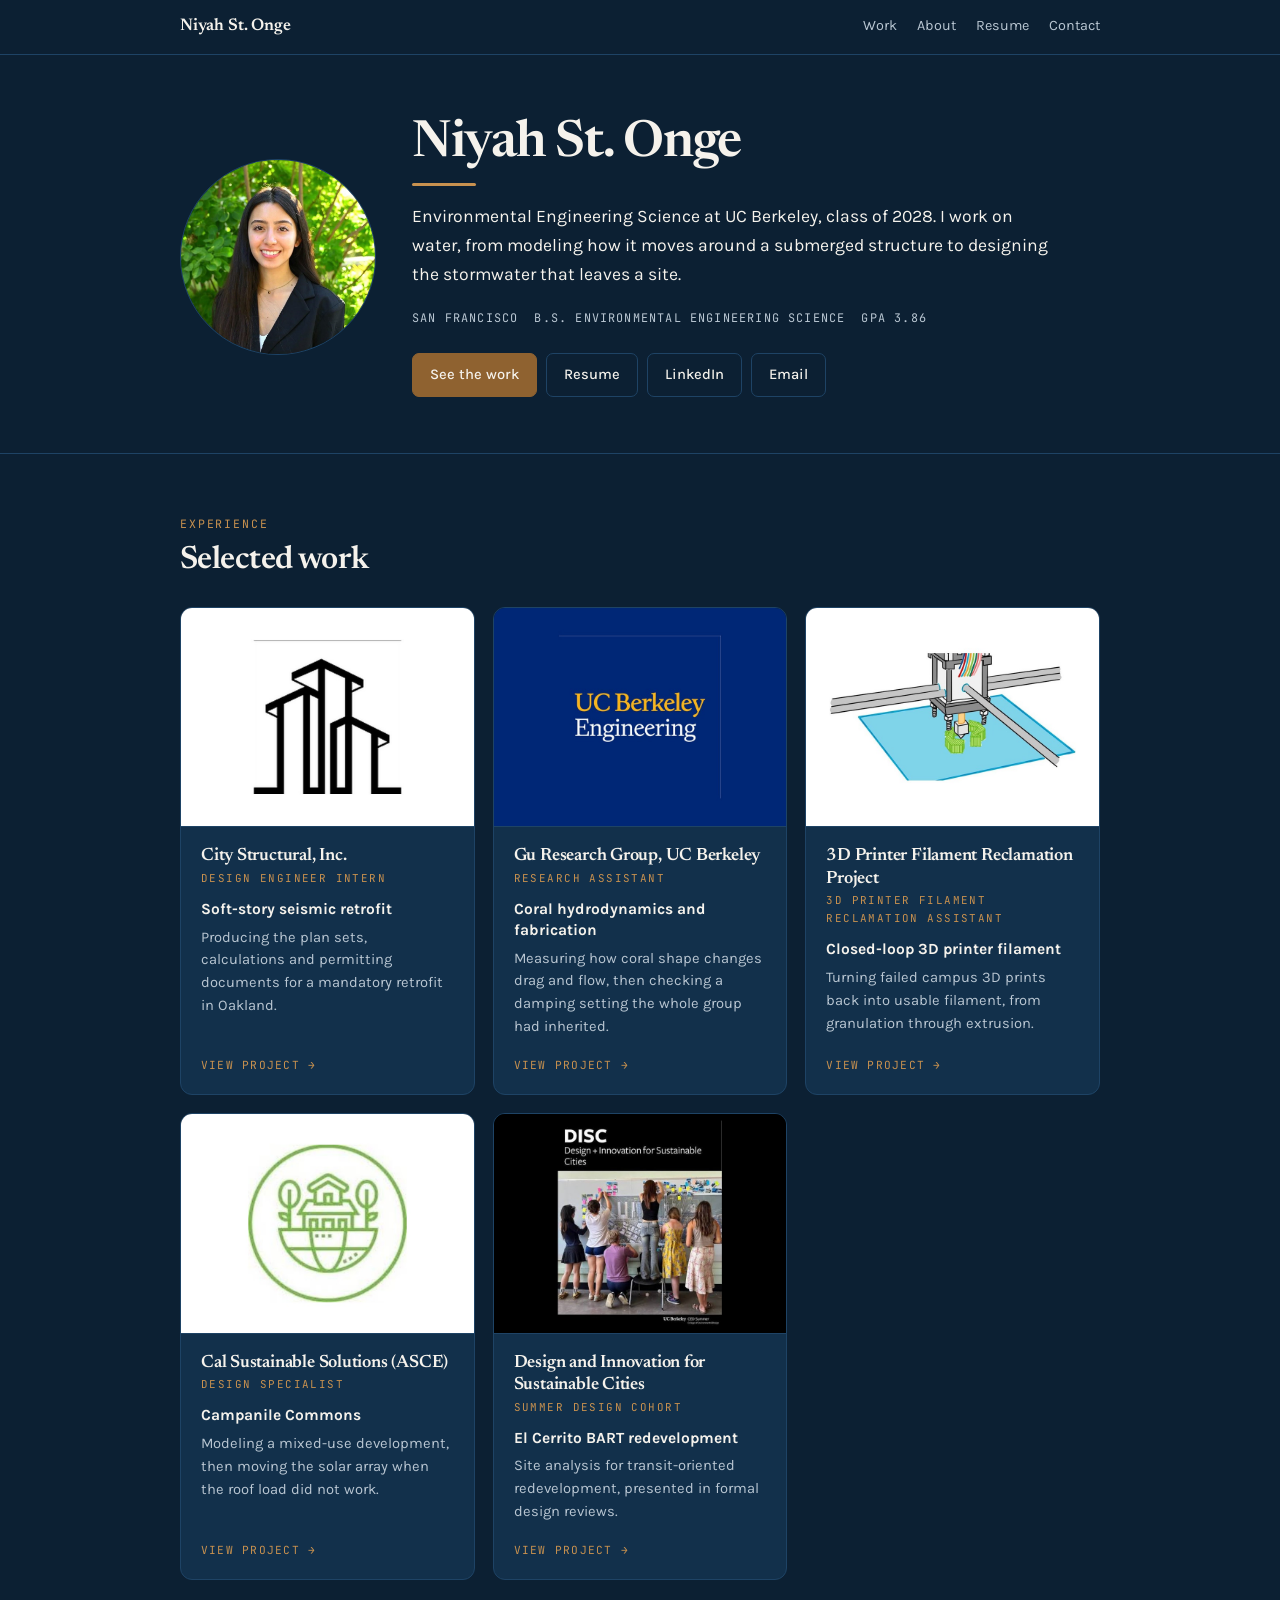
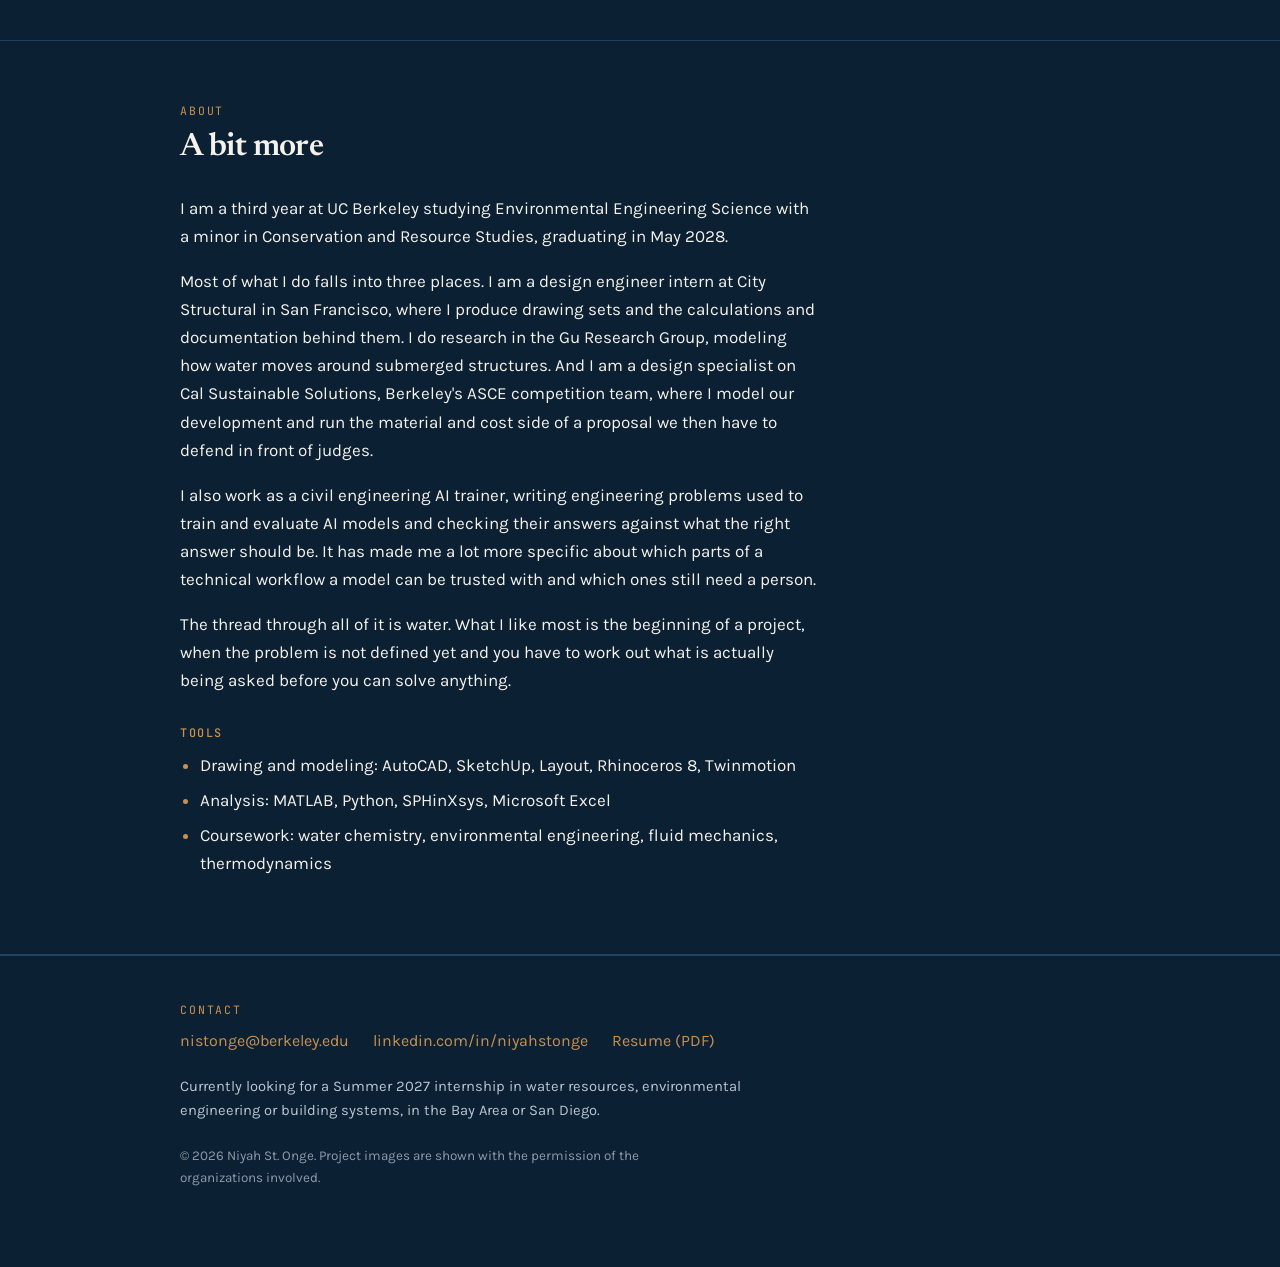
==== commit afc9ce51: "Add files via upload" ====
--- a/index.html
+++ b/index.html
@@ -80,6 +80,21 @@
           <span class="card-go">View project</span>
         </span>
       </a>
+      <a class="card" href="filament.html">
+        <span class="card-media">
+          <!-- IMAGE: drop a photo at assets/card-filament.jpg to replace the icon -->
+          <img src="assets/card-filament.jpg" alt="" loading="lazy"
+               onerror="this.closest('.card-media').classList.add('no-img');this.remove();">
+          <span class="card-fallback" aria-hidden="true"><svg viewBox="0 0 48 48" fill="none" stroke="currentColor" stroke-width="2" stroke-linecap="round" stroke-linejoin="round" aria-hidden="true"><circle cx="24" cy="30" r="11"/><circle cx="24" cy="30" r="3.2"/><path d="M24 19c0-5 4-7 8-7"/><path d="M13 12h8l-2.5 5"/><path d="M35 7l3 5-5.6.6"/><path d="M8 41h32"/></svg></span>
+        </span>
+        <span class="card-body">
+          <span class="card-org">3D Printer Filament Reclamation Project</span>
+          <span class="card-role">3D Printer Filament Reclamation Assistant</span>
+          <span class="card-title">Closed-loop 3D printer filament</span>
+          <span class="card-desc">Turning failed campus 3D prints back into usable filament, from granulation through extrusion.</span>
+          <span class="card-go">View project</span>
+        </span>
+      </a>
       <a class="card" href="campanile.html">
         <span class="card-media">
           <!-- IMAGE: drop a photo at assets/card-campanile.jpg to replace the icon -->
@@ -89,7 +104,7 @@
         </span>
         <span class="card-body">
           <span class="card-org">Cal Sustainable Solutions (ASCE)</span>
-          <span class="card-role">Water Specialist</span>
+          <span class="card-role">Design Specialist</span>
           <span class="card-title">Campanile Commons</span>
           <span class="card-desc">Modeling a mixed-use development, then moving the solar array when the roof load did not work.</span>
           <span class="card-go">View project</span>
@@ -119,7 +134,7 @@
     <p class="kicker">About</p>
     <h2 class="section-title">A bit more</h2>
     <p>I am a third year at UC Berkeley studying Environmental Engineering Science with a minor in Conservation and Resource Studies, graduating in May 2028.</p>
-    <p>Most of what I do falls into three places. I am a design engineer intern at City Structural in San Francisco, where I produce drawing sets and the calculations and documentation behind them. I do research in the Gu Research Group, modeling how water moves around submerged structures. And I am the water specialist on Cal Sustainable Solutions, Berkeley's ASCE competition team, where I own the water and environment scope of a proposal we then have to defend in front of judges.</p>
+    <p>Most of what I do falls into three places. I am a design engineer intern at City Structural in San Francisco, where I produce drawing sets and the calculations and documentation behind them. I do research in the Gu Research Group, modeling how water moves around submerged structures. And I am a design specialist on Cal Sustainable Solutions, Berkeley's ASCE competition team, where I model our development and run the material and cost side of a proposal we then have to defend in front of judges.</p>
     <p>I also work as a civil engineering AI trainer, writing engineering problems used to train and evaluate AI models and checking their answers against what the right answer should be. It has made me a lot more specific about which parts of a technical workflow a model can be trusted with and which ones still need a person.</p>
     <p>The thread through all of it is water. What I like most is the beginning of a project, when the problem is not defined yet and you have to work out what is actually being asked before you can solve anything.</p>
     <h3>Tools</h3>
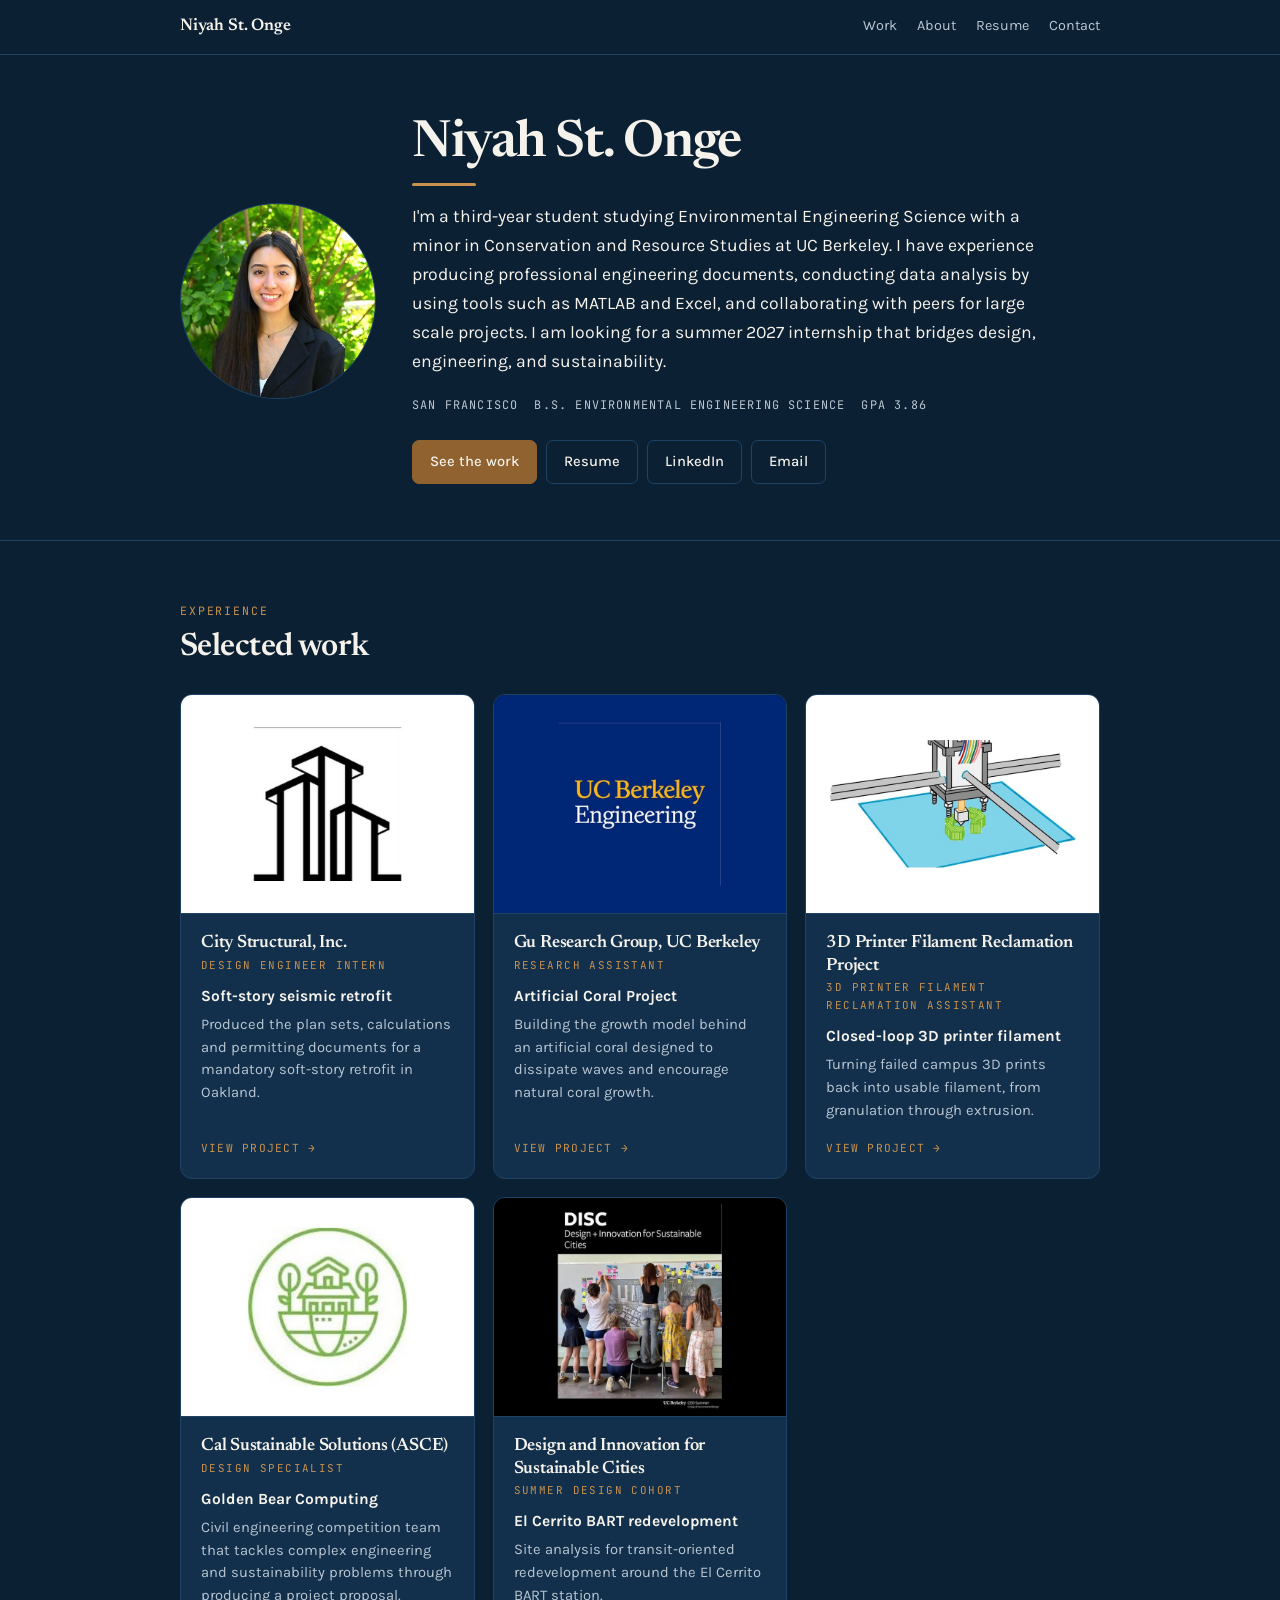
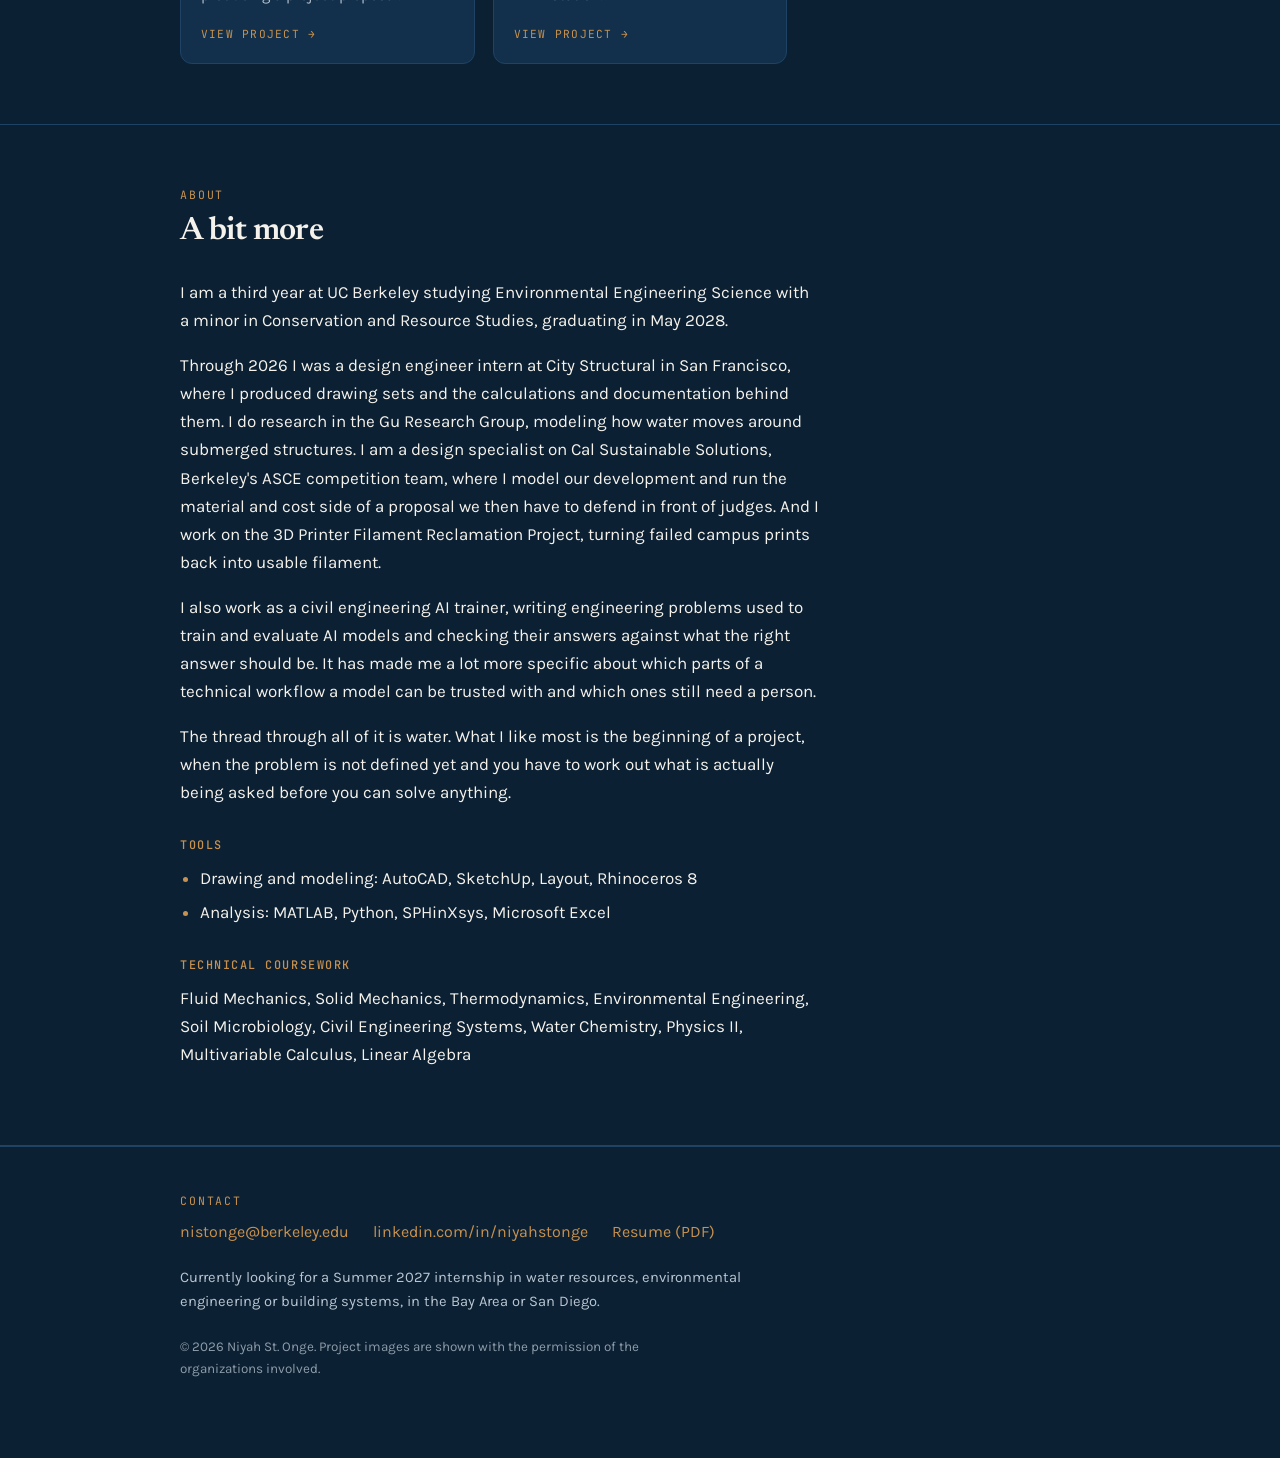
==== commit 2a6cc525: "Add files via upload" ====
--- a/index.html
+++ b/index.html
@@ -32,7 +32,7 @@
     </div>
     <div class="hero-text">
       <h1>Niyah St. Onge</h1>
-      <p class="standfirst">Environmental Engineering Science at UC Berkeley, class of 2028. I work on water, from modeling how it moves around a submerged structure to designing the stormwater that leaves a site.</p>
+      <p class="standfirst">I'm a third-year student studying Environmental Engineering Science with a minor in Conservation and Resource Studies at UC Berkeley. I have experience producing professional engineering documents, conducting data analysis by using tools such as MATLAB and Excel, and collaborating with peers for large scale projects. I am looking for a summer 2027 internship that bridges design, engineering, and sustainability.</p>
       <div class="meta"><span>San Francisco</span><span>B.S. Environmental Engineering Science</span><span>GPA 3.86</span></div>
       <div class="links">
         <a class="primary" href="#work">See the work</a>
@@ -61,7 +61,7 @@
           <span class="card-org">City Structural, Inc.</span>
           <span class="card-role">Design Engineer Intern</span>
           <span class="card-title">Soft-story seismic retrofit</span>
-          <span class="card-desc">Producing the plan sets, calculations and permitting documents for a mandatory retrofit in Oakland.</span>
+          <span class="card-desc">Produced the plan sets, calculations and permitting documents for a mandatory soft-story retrofit in Oakland.</span>
           <span class="card-go">View project</span>
         </span>
       </a>
@@ -75,8 +75,8 @@
         <span class="card-body">
           <span class="card-org">Gu Research Group, UC Berkeley</span>
           <span class="card-role">Research Assistant</span>
-          <span class="card-title">Coral hydrodynamics and fabrication</span>
-          <span class="card-desc">Measuring how coral shape changes drag and flow, then checking a damping setting the whole group had inherited.</span>
+          <span class="card-title">Artificial Coral Project</span>
+          <span class="card-desc">Building the growth model behind an artificial coral designed to dissipate waves and encourage natural coral growth.</span>
           <span class="card-go">View project</span>
         </span>
       </a>
@@ -95,18 +95,18 @@
           <span class="card-go">View project</span>
         </span>
       </a>
-      <a class="card" href="campanile.html">
+      <a class="card" href="goldenbear.html">
         <span class="card-media">
-          <!-- IMAGE: drop a photo at assets/card-campanile.jpg to replace the icon -->
-          <img src="assets/card-campanile.jpg" alt="" loading="lazy"
+          <!-- IMAGE: drop a photo at assets/card-goldenbear.jpg to replace the icon -->
+          <img src="assets/card-goldenbear.jpg" alt="" loading="lazy"
                onerror="this.closest('.card-media').classList.add('no-img');this.remove();">
           <span class="card-fallback" aria-hidden="true"><svg viewBox="0 0 48 48" fill="none" stroke="currentColor" stroke-width="2" stroke-linecap="round" stroke-linejoin="round" aria-hidden="true"><path d="M6 42V22h10v20"/><path d="M20 42V10h8v32"/><path d="M32 42V26h10v16"/><path d="M4 42h40"/><path d="M24 4v6"/><path d="M36 20c0-3 2-5 4-5 0 3-2 5-4 5Z"/></svg></span>
         </span>
         <span class="card-body">
           <span class="card-org">Cal Sustainable Solutions (ASCE)</span>
           <span class="card-role">Design Specialist</span>
-          <span class="card-title">Campanile Commons</span>
-          <span class="card-desc">Modeling a mixed-use development, then moving the solar array when the roof load did not work.</span>
+          <span class="card-title">Golden Bear Computing</span>
+          <span class="card-desc">Civil engineering competition team that tackles complex engineering and sustainability problems through producing a project proposal.</span>
           <span class="card-go">View project</span>
         </span>
       </a>
@@ -121,7 +121,7 @@
           <span class="card-org">Design and Innovation for Sustainable Cities</span>
           <span class="card-role">Summer Design Cohort</span>
           <span class="card-title">El Cerrito BART redevelopment</span>
-          <span class="card-desc">Site analysis for transit-oriented redevelopment, presented in formal design reviews.</span>
+          <span class="card-desc">Site analysis for transit-oriented redevelopment around the El Cerrito BART station.</span>
           <span class="card-go">View project</span>
         </span>
       </a>
@@ -134,15 +134,16 @@
     <p class="kicker">About</p>
     <h2 class="section-title">A bit more</h2>
     <p>I am a third year at UC Berkeley studying Environmental Engineering Science with a minor in Conservation and Resource Studies, graduating in May 2028.</p>
-    <p>Most of what I do falls into three places. I am a design engineer intern at City Structural in San Francisco, where I produce drawing sets and the calculations and documentation behind them. I do research in the Gu Research Group, modeling how water moves around submerged structures. And I am a design specialist on Cal Sustainable Solutions, Berkeley's ASCE competition team, where I model our development and run the material and cost side of a proposal we then have to defend in front of judges.</p>
+    <p>Through 2026 I was a design engineer intern at City Structural in San Francisco, where I produced drawing sets and the calculations and documentation behind them. I do research in the Gu Research Group, modeling how water moves around submerged structures. I am a design specialist on Cal Sustainable Solutions, Berkeley's ASCE competition team, where I model our development and run the material and cost side of a proposal we then have to defend in front of judges. And I work on the 3D Printer Filament Reclamation Project, turning failed campus prints back into usable filament.</p>
     <p>I also work as a civil engineering AI trainer, writing engineering problems used to train and evaluate AI models and checking their answers against what the right answer should be. It has made me a lot more specific about which parts of a technical workflow a model can be trusted with and which ones still need a person.</p>
     <p>The thread through all of it is water. What I like most is the beginning of a project, when the problem is not defined yet and you have to work out what is actually being asked before you can solve anything.</p>
     <h3>Tools</h3>
     <ul class="plain">
-      <li>Drawing and modeling: AutoCAD, SketchUp, Layout, Rhinoceros 8, Twinmotion</li>
+      <li>Drawing and modeling: AutoCAD, SketchUp, Layout, Rhinoceros 8</li>
       <li>Analysis: MATLAB, Python, SPHinXsys, Microsoft Excel</li>
-      <li>Coursework: water chemistry, environmental engineering, fluid mechanics, thermodynamics</li>
     </ul>
+    <h3>Technical coursework</h3>
+    <p>Fluid Mechanics, Solid Mechanics, Thermodynamics, Environmental Engineering, Soil Microbiology, Civil Engineering Systems, Water Chemistry, Physics II, Multivariable Calculus, Linear Algebra</p>
   </div>
 </section>
 </main>
